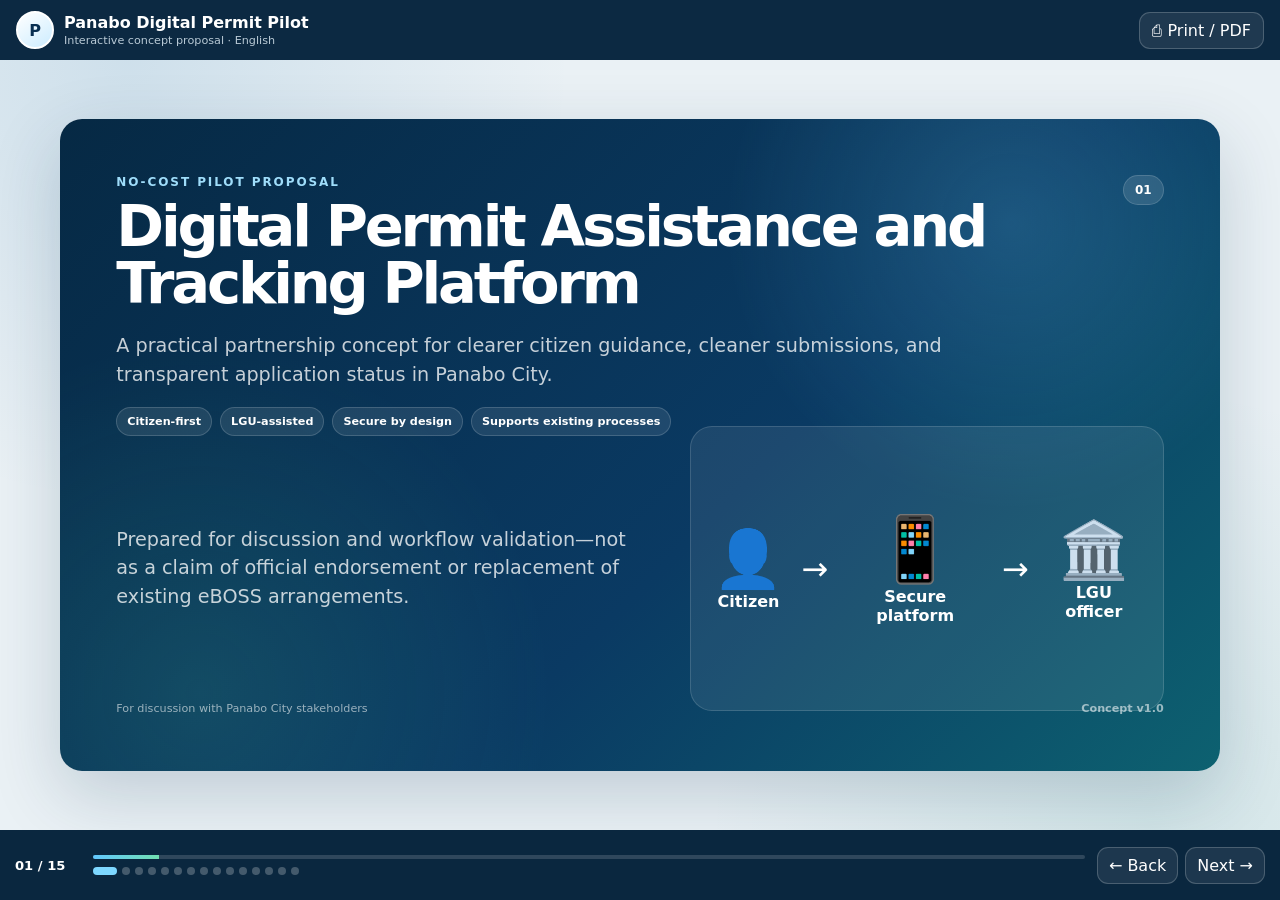
==== index.html @ 37542eb1 "Add interactive Panabo permit pilot presentation" ====
<!doctype html>
<html lang="en">
<head>
<meta charset="utf-8">
<meta name="viewport" content="width=device-width,initial-scale=1,viewport-fit=cover">
<meta name="theme-color" content="#092f52">
<title>Panabo Digital Permit Pilot</title>
<style>
:root{--navy:#092f52;--blue:#126ba8;--teal:#0d8178;--ink:#112635;--muted:#617483;--line:#d9e4eb;--paper:#f3f7fa;--white:#fff;--green:#17865e;--amber:#c98416;--red:#b84b4b}
*{box-sizing:border-box}html,body{margin:0;min-height:100%;font-family:Inter,ui-sans-serif,system-ui,-apple-system,"Segoe UI",sans-serif;color:var(--ink);background:#eaf1f5;-webkit-font-smoothing:antialiased}button{font:inherit}.app{min-height:100vh;display:grid;grid-template-rows:auto 1fr auto}.bar{height:60px;padding:8px 16px;display:flex;align-items:center;justify-content:space-between;gap:12px;color:#fff;background:rgba(6,35,60,.97);position:sticky;top:0;z-index:20}.brand{display:flex;align-items:center;gap:10px;min-width:0}.logo{width:38px;height:38px;border-radius:50%;display:grid;place-items:center;background:linear-gradient(145deg,#fff,#ccecff);color:var(--navy);font-weight:900;border:2px solid #fff}.brand b,.brand small{display:block;white-space:nowrap;overflow:hidden;text-overflow:ellipsis}.brand small{color:#b9cad6;font-size:.7rem;margin-top:2px}.btn{border:1px solid rgba(255,255,255,.2);background:rgba(255,255,255,.08);color:#fff;border-radius:11px;padding:8px 12px;cursor:pointer}.stage{padding:20px;display:grid;place-items:center;overflow:hidden;background:radial-gradient(circle at 10% 0,rgba(18,107,168,.13),transparent 32%),radial-gradient(circle at 90% 100%,rgba(13,129,120,.11),transparent 32%)}.deck{width:min(1160px,100%);aspect-ratio:16/9;position:relative;border-radius:22px;overflow:hidden;background:#fff;box-shadow:0 24px 70px rgba(9,47,82,.19)}.slide{position:absolute;inset:0;padding:clamp(30px,4.4vw,64px);display:grid;grid-template-rows:auto 1fr auto;gap:22px;opacity:0;transform:translateX(2%);pointer-events:none;transition:.28s ease;background:linear-gradient(115deg,rgba(18,107,168,.035),transparent 38%),#fff}.slide.active{opacity:1;transform:none;pointer-events:auto;z-index:2}.dark{color:#fff;background:radial-gradient(circle at 82% 16%,rgba(102,202,240,.2),transparent 26%),radial-gradient(circle at 12% 88%,rgba(75,207,164,.15),transparent 30%),linear-gradient(135deg,#062944,#0a3a63 58%,#0d6170)}.head{display:flex;justify-content:space-between;gap:18px;align-items:flex-start}.eyebrow{font-size:.75rem;letter-spacing:.16em;text-transform:uppercase;font-weight:900;color:var(--blue);margin-bottom:10px}.dark .eyebrow{color:#9fddfa}h1,h2,h3,p{margin:0}h1{font-size:clamp(2.25rem,4.5vw,4.7rem);line-height:.98;letter-spacing:-.055em;max-width:900px}h2{font-size:clamp(1.7rem,3.15vw,3.25rem);line-height:1.03;letter-spacing:-.045em}h3{font-size:clamp(1rem,1.45vw,1.35rem);line-height:1.15}.lead{font-size:clamp(.98rem,1.5vw,1.35rem);line-height:1.5;color:var(--muted);max-width:860px}.dark .lead{color:rgba(255,255,255,.77)}.num{padding:7px 11px;border-radius:999px;background:#e1f3fd;color:var(--blue);font-weight:900;font-size:.75rem}.dark .num{background:rgba(255,255,255,.12);color:#fff;border:1px solid rgba(255,255,255,.15)}.content{min-height:0;display:grid;align-content:center}.two{display:grid;grid-template-columns:1.05fr .95fr;gap:clamp(24px,4vw,56px);align-items:center}.three{display:grid;grid-template-columns:repeat(3,1fr);gap:18px}.four{display:grid;grid-template-columns:repeat(4,1fr);gap:15px}.card{border:1px solid var(--line);background:rgba(255,255,255,.95);border-radius:18px;padding:clamp(16px,2vw,24px);box-shadow:0 10px 26px rgba(9,47,82,.07)}.dark .card{background:rgba(255,255,255,.09);border-color:rgba(255,255,255,.17);box-shadow:none}.icon{width:44px;height:44px;border-radius:13px;display:grid;place-items:center;background:#e1f3fd;color:var(--blue);font-weight:900;margin-bottom:14px}.dark .icon{background:rgba(255,255,255,.12);color:#fff}.card p{margin-top:8px;color:var(--muted);font-size:clamp(.78rem,1.05vw,.96rem);line-height:1.45}.dark .card p{color:rgba(255,255,255,.7)}.list{display:grid;gap:13px;margin-top:20px}.item{display:grid;grid-template-columns:26px 1fr;gap:11px;line-height:1.43;font-size:clamp(.86rem,1.15vw,1.06rem)}.mark{width:24px;height:24px;border-radius:50%;display:grid;place-items:center;background:#e4f6ef;color:var(--green);font-weight:900;font-size:.75rem}.panel{min-height:285px;border-radius:22px;padding:22px;border:1px solid #cfe2ed;background:linear-gradient(145deg,#e9f7ff,#f8fbfd 55%,#eaf8f4)}.metrics{height:100%;display:grid;grid-template-columns:1fr 1fr;gap:12px;align-content:center}.metric{padding:18px;background:#fff;border:1px solid var(--line);border-radius:15px}.metric b{display:block;font-size:clamp(1.3rem,2.4vw,2.25rem);color:var(--navy)}.metric span{display:block;color:var(--muted);font-size:.78rem;line-height:1.3;margin-top:5px}.flow{display:grid;grid-template-columns:repeat(6,1fr);gap:10px}.step{text-align:center}.circle{width:68px;height:68px;border-radius:50%;display:grid;place-items:center;margin:0 auto 12px;border:3px solid var(--blue);color:var(--blue);background:#fff;font-weight:900;box-shadow:0 8px 18px rgba(18,107,168,.12)}.step:nth-child(n+4) .circle{border-color:var(--teal);color:var(--teal)}.step b{display:block;font-size:.84rem}.step small{display:block;color:var(--muted);font-size:.69rem;line-height:1.3;margin-top:4px}.pipe{display:flex;flex-wrap:wrap;align-items:center;justify-content:center;gap:9px}.status{padding:12px 13px;border:1px solid var(--line);background:#fff;border-radius:12px;font-size:.74rem;font-weight:850;text-align:center;min-width:115px;max-width:145px}.warn{background:#fff8e8;border-color:#eac77c;color:#7b5414}.ok{background:#eefaf5;border-color:#9bd4bb;color:#176849}.arrow{color:#879aa6;font-weight:900}.arch{display:grid;grid-template-columns:1fr 55px 1fr 55px 1fr;align-items:stretch;gap:8px}.box{min-height:210px;border:1px solid var(--line);border-radius:17px;padding:18px;background:#fff;text-align:center;display:grid;align-content:center;gap:10px}.box.core{background:linear-gradient(145deg,var(--navy),var(--blue));color:#fff;border:0;box-shadow:0 15px 36px rgba(9,47,82,.2)}.box ul{list-style:none;margin:0;padding:0;color:var(--muted);font-size:.78rem;display:grid;gap:6px}.box.core ul{color:rgba(255,255,255,.74)}.arr{display:grid;place-items:center;font-size:1.8rem;color:var(--blue);font-weight:900}.shield{width:min(240px,74%);aspect-ratio:.82;margin:auto;display:grid;place-items:center;background:linear-gradient(145deg,var(--blue),var(--teal));clip-path:polygon(50% 0,93% 17%,86% 72%,50% 100%,14% 72%,7% 17%);font-size:5rem;font-weight:900}.timeline{display:grid;grid-template-columns:repeat(3,1fr);gap:15px}.phase{border:1px solid var(--line);background:#fff;border-radius:17px;padding:21px}.phase small{color:var(--blue);font-weight:900;text-transform:uppercase;letter-spacing:.1em}.phase h3{margin-top:8px}.phase p{margin-top:8px;color:var(--muted);font-size:.82rem;line-height:1.45}.ask{display:grid;grid-template-columns:52px 1fr;gap:17px;align-items:center;padding:20px;border-radius:18px;background:rgba(255,255,255,.09);border:1px solid rgba(255,255,255,.17)}.askn{width:50px;height:50px;border-radius:15px;display:grid;place-items:center;background:rgba(255,255,255,.13);font-weight:900}.ask p{margin-top:5px;color:rgba(255,255,255,.7);line-height:1.4;font-size:.88rem}.tags{display:flex;flex-wrap:wrap;gap:8px;margin-top:17px}.tag{padding:7px 10px;border-radius:999px;border:1px solid #d1e3ed;background:#edf5f9;color:var(--navy);font-size:.7rem;font-weight:850}.dark .tag{background:rgba(255,255,255,.09);border-color:rgba(255,255,255,.16);color:#fff}.foot{display:flex;justify-content:space-between;gap:12px;color:var(--muted);font-size:.7rem}.dark .foot{color:rgba(255,255,255,.58)}.controls{height:70px;padding:9px 15px calc(9px + env(safe-area-inset-bottom,0px));display:grid;grid-template-columns:auto 1fr auto;align-items:center;gap:12px;color:#fff;background:rgba(6,35,60,.98);position:sticky;bottom:0;z-index:20}.counter{font-weight:900;font-size:.82rem;min-width:66px}.progress{height:4px;border-radius:99px;background:rgba(255,255,255,.15);overflow:hidden}.progress i{display:block;height:100%;width:0;background:linear-gradient(90deg,#62c8ff,#70dfb1);transition:.25s}.dots{display:flex;gap:5px;overflow-x:auto;margin-top:8px;scrollbar-width:none}.dots::-webkit-scrollbar{display:none}.dot{width:8px;height:8px;border:0;border-radius:99px;padding:0;flex:0 0 auto;background:rgba(255,255,255,.24);cursor:pointer}.dot.on{width:24px;background:#7dd7ff}.navs{display:flex;gap:7px}.nav{border:1px solid rgba(255,255,255,.2);color:#fff;background:rgba(255,255,255,.08);border-radius:11px;padding:8px 11px;cursor:pointer}
@media(max-width:900px){.stage{padding:10px;align-items:start}.deck{aspect-ratio:auto;min-height:calc(100vh - 150px);border-radius:15px}.slide{padding:27px 22px;overflow-y:auto}.two,.three,.four{grid-template-columns:1fr}.flow{grid-template-columns:repeat(2,1fr)}.arch{grid-template-columns:1fr}.arr{transform:rotate(90deg);min-height:32px}.box{min-height:auto}.timeline{grid-template-columns:1fr}.panel{min-height:230px}.brand small{display:none}}
@media(max-width:560px){.bar{padding-inline:11px}.brand b{font-size:.82rem}.btn span,.nav span{display:none}.stage{padding:7px}.deck{min-height:calc(100vh - 137px)}.slide{padding:23px 17px}.card{padding:14px}.four,.three{gap:9px}.status{flex:1 1 42%;max-width:none;min-width:0}.arrow{display:none}.controls{height:64px;padding-inline:9px;gap:7px}.counter{min-width:54px;font-size:.72rem}.ask{grid-template-columns:1fr}}
@media print{.bar,.controls{display:none}.stage{display:block;padding:0}.deck{width:auto;aspect-ratio:auto;border-radius:0;box-shadow:none;overflow:visible}.slide{position:relative;opacity:1!important;transform:none!important;pointer-events:auto;width:13.333in;height:7.5in;padding:.55in;page-break-after:always;overflow:hidden}@page{size:13.333in 7.5in;margin:0}}
@media(prefers-reduced-motion:reduce){*{transition:none!important}}
</style>
</head>
<body>
<main class="app">
<header class="bar"><div class="brand"><div class="logo">P</div><div><b>Panabo Digital Permit Pilot</b><small>Interactive concept proposal · English</small></div></div><button class="btn" id="print">⎙ <span>Print / PDF</span></button></header>
<section class="stage"><div class="deck" id="deck">
<article class="slide dark active" data-title="Digital Permit Assistance and Tracking Platform"><div class="head"><div><div class="eyebrow">No-cost pilot proposal</div><h1>Digital Permit Assistance and Tracking Platform</h1><p class="lead" style="margin-top:20px">A practical partnership concept for clearer citizen guidance, cleaner submissions, and transparent application status in Panabo City.</p><div class="tags"><span class="tag">Citizen-first</span><span class="tag">LGU-assisted</span><span class="tag">Secure by design</span><span class="tag">Supports existing processes</span></div></div><span class="num">01</span></div><div class="content two"><div><p class="lead">Prepared for discussion and workflow validation—not as a claim of official endorsement or replacement of existing eBOSS arrangements.</p></div><div class="panel" style="background:rgba(255,255,255,.08);border-color:rgba(255,255,255,.14);display:grid;place-items:center"><div style="display:flex;align-items:center;gap:18px;text-align:center"><div><div style="font-size:3.5rem">👤</div><b>Citizen</b></div><div style="font-size:2rem">→</div><div><div style="font-size:4rem">📱</div><b>Secure platform</b></div><div style="font-size:2rem">→</div><div><div style="font-size:3.5rem">🏛️</div><b>LGU officer</b></div></div></div></div><div class="foot"><span>For discussion with Panabo City stakeholders</span><b>Concept v1.0</b></div></article>
<article class="slide" data-title="The Current Challenge"><div class="head"><div><div class="eyebrow">Why this matters</div><h2>The current journey can be difficult to understand and track</h2></div><span class="num">02</span></div><div class="content four"><div class="card"><div class="icon">?</div><h3>Unclear requirements</h3><p>Applicants may not know which documents apply to their permit type, business activity, or stage.</p></div><div class="card"><div class="icon">↻</div><h3>Repeat visits</h3><p>Missing or incorrect documents can lead to additional trips, queues, and transport costs.</p></div><div class="card"><div class="icon">⌕</div><h3>Manual follow-up</h3><p>Citizens may call, message, or visit only to ask whether an application has moved.</p></div><div class="card"><div class="icon">≠</div><h3>Uneven information</h3><p>Instructions can differ by channel, creating uncertainty for applicants and frontline staff.</p></div></div><div class="foot"><span>Problem statements must be validated through interviews and workflow mapping.</span><b>Citizen experience</b></div></article>
<article class="slide" data-title="Impact on LGU Operations"><div class="head"><div><div class="eyebrow">Operational effect</div><h2>Citizen friction becomes additional workload for the LGU</h2></div><span class="num">03</span></div><div class="content two"><div><p class="lead">The proposal reduces avoidable work without automating official judgment or bypassing required review.</p><div class="list"><div class="item"><span class="mark">✓</span><span>Incomplete submissions require repeated clarification.</span></div><div class="item"><span class="mark">✓</span><span>Staff repeatedly answer requirement and status questions.</span></div><div class="item"><span class="mark">✓</span><span>Paper, chat, email, and spreadsheet records can be difficult to reconcile.</span></div><div class="item"><span class="mark">✓</span><span>Management has limited real-time visibility into bottlenecks.</span></div></div></div><div class="panel"><div class="metrics"><div class="metric"><b>1</b><span>Clear checklist</span></div><div class="metric"><b>1</b><span>Shared status language</span></div><div class="metric"><b>1</b><span>Auditable trail</span></div><div class="metric"><b>1</b><span>Follow-up dashboard</span></div></div></div></div><div class="foot"><span>Simplify coordination while preserving official authority.</span><b>LGU operations</b></div></article>
<article class="slide dark" data-title="Proposed Solution"><div class="head"><div><div class="eyebrow">Solution overview</div><h2>A two-sided assistance and tracking platform</h2></div><span class="num">04</span></div><div class="content three"><div class="card"><div class="icon">1</div><h3>Citizen portal</h3><p>Guided requirements, document preparation, submission history, official remarks, and status notifications.</p></div><div class="card"><div class="icon">2</div><h3>LGU workspace</h3><p>Role-based review queues, completeness checks, remarks, status updates, attachments, and audit trails.</p></div><div class="card"><div class="icon">3</div><h3>Integration layer</h3><p>Connects to authorized eBOSS or government systems only through approved interfaces.</p></div></div><div class="foot"><span>The platform supports the process; it cannot approve permits by itself.</span><b>Assist · Track · Coordinate</b></div></article>
<article class="slide" data-title="Citizen Journey"><div class="head"><div><div class="eyebrow">Citizen experience</div><h2>A guided journey from requirements to release</h2></div><span class="num">05</span></div><div class="content"><div class="flow"><div class="step"><div class="circle">1</div><b>Select service</b><small>Choose the permit or transaction</small></div><div class="step"><div class="circle">2</div><b>See checklist</b><small>Receive requirements and guidance</small></div><div class="step"><div class="circle">3</div><b>Prepare files</b><small>Upload and check completeness</small></div><div class="step"><div class="circle">4</div><b>Submit</b><small>Send for official receiving</small></div><div class="step"><div class="circle">5</div><b>Respond</b><small>View remarks and correct items</small></div><div class="step"><div class="circle">6</div><b>Complete</b><small>Follow payment, approval, and release</small></div></div></div><div class="foot"><span>Mobile-first, plain-language, and suitable for assisted users.</span><b>Fewer surprises</b></div></article>
<article class="slide" data-title="LGU Officer Workflow"><div class="head"><div><div class="eyebrow">Officer experience</div><h2>A clear queue for receiving, review, correction, and completion</h2></div><span class="num">06</span></div><div class="content two"><div class="panel"><div class="metrics"><div class="metric"><b style="color:var(--amber)">12</b><span>For completeness review</span></div><div class="metric"><b style="color:var(--red)">5</b><span>Needs applicant correction</span></div><div class="metric"><b style="color:var(--green)">8</b><span>Ready for next step</span></div><div class="metric"><b>25</b><span>Total active applications</span></div></div></div><div class="list"><div class="item"><span class="mark">1</span><span><b>Receive.</b> Confirm the transaction and assign the proper unit.</span></div><div class="item"><span class="mark">2</span><span><b>Review.</b> Check documents and record structured findings.</span></div><div class="item"><span class="mark">3</span><span><b>Return or advance.</b> Send clear remarks or move the case forward.</span></div><div class="item"><span class="mark">4</span><span><b>Record.</b> Preserve who changed what, when, and why.</span></div></div></div><div class="foot"><span>Roles are configured only after workflow validation.</span><b>Structured review</b></div></article>
<article class="slide" data-title="Status Pipeline"><div class="head"><div><div class="eyebrow">Shared language</div><h2>A transparent status pipeline for citizens and staff</h2></div><span class="num">07</span></div><div class="content"><div class="pipe"><div class="status">Draft</div><span class="arrow">→</span><div class="status">Submitted</div><span class="arrow">→</span><div class="status">Received</div><span class="arrow">→</span><div class="status">For Review</div><span class="arrow">→</span><div class="status warn">Needs Correction</div><span class="arrow">↺</span><div class="status">For Assessment / Payment</div><span class="arrow">→</span><div class="status ok">Approved / Ready</div><span class="arrow">→</span><div class="status ok">Released / Completed</div></div><p class="lead" style="text-align:center;margin:30px auto 0;max-width:760px">Each status has a plain-language definition, responsible role, permitted next actions, and notification template.</p></div><div class="foot"><span>Terminology remains subject to Panabo City’s official process.</span><b>Status clarity</b></div></article>
<article class="slide" data-title="High-Level Architecture"><div class="head"><div><div class="eyebrow">Technology</div><h2>Secure, modular architecture that can integrate later</h2></div><span class="num">08</span></div><div class="content"><div class="arch"><div class="box"><div class="icon" style="margin:auto">UI</div><h3>Citizen & staff interfaces</h3><ul><li>Responsive web application</li><li>Accessible forms and dashboards</li><li>Assisted-service mode</li></ul></div><div class="arr">→</div><div class="box core"><div class="icon" style="margin:auto">API</div><h3>Application services</h3><ul><li>Workflow and status engine</li><li>Identity and role controls</li><li>Notifications and audit logs</li><li>Secure document references</li></ul></div><div class="arr">→</div><div class="box"><div class="icon" style="margin:auto">↔</div><h3>Approved integrations</h3><ul><li>Existing eBOSS or LGU systems</li><li>Payment and notification channels</li><li>Government APIs when authorized</li></ul></div></div></div><div class="foot"><span>No unofficial scraping; integrations require explicit authorization.</span><b>Modular by design</b></div></article>
<article class="slide dark" data-title="Security and Privacy"><div class="head"><div><div class="eyebrow">Trust foundation</div><h2>Security and privacy are part of the product—not an afterthought</h2></div><span class="num">09</span></div><div class="content two"><div class="two" style="grid-template-columns:1fr 1fr;gap:11px"><div class="card"><h3>Identity & access</h3><p>Strong authentication, least-privilege roles, session controls, and staff account management.</p></div><div class="card"><h3>Data protection</h3><p>Encryption in transit and at rest, controlled file access, retention rules, and secure backups.</p></div><div class="card"><h3>Auditability</h3><p>Activity records for status changes, remarks, document access, and administrative actions.</p></div><div class="card"><h3>Privacy governance</h3><p>Purpose limitation, notices, data-subject procedures, incident response, and privacy-impact review.</p></div></div><div class="shield">✓</div></div><div class="foot"><span>Align with applicable Philippine privacy, cybersecurity, records, and procurement requirements.</span><b>Secure by design</b></div></article>
<article class="slide" data-title="Benefits to Citizens"><div class="head"><div><div class="eyebrow">Public value</div><h2>What citizens and business owners gain</h2></div><span class="num">10</span></div><div class="content three"><div class="card"><div class="icon">✓</div><h3>Clear requirements</h3><p>A tailored checklist explains what is needed before travel or submission.</p></div><div class="card"><div class="icon">⌁</div><h3>Fewer avoidable visits</h3><p>Completeness checks and remarks reduce trips caused by simple omissions.</p></div><div class="card"><div class="icon">◎</div><h3>Visible status</h3><p>Applicants see the current stage, latest official remark, and next action.</p></div><div class="card"><div class="icon">☏</div><h3>Better communication</h3><p>Consistent notifications reduce uncertainty and repetitive follow-up.</p></div><div class="card"><div class="icon">▣</div><h3>Document history</h3><p>A secure record shows what was submitted and corrected.</p></div><div class="card"><div class="icon">♿</div><h3>Inclusive access</h3><p>Mobile-friendly design and assisted workflows support different digital skill levels.</p></div></div><div class="foot"><span>The system complements—not removes—required official steps.</span><b>Clarity and convenience</b></div></article>
<article class="slide" data-title="Benefits to the LGU"><div class="head"><div><div class="eyebrow">Institutional value</div><h2>What Panabo City can gain from a controlled pilot</h2></div><span class="num">11</span></div><div class="content two"><div class="list" style="margin-top:0"><div class="item"><span class="mark">✓</span><span><b>Cleaner submissions.</b> Guidance happens before staff review.</span></div><div class="item"><span class="mark">✓</span><span><b>Fewer repetitive inquiries.</b> Status and next steps are visible.</span></div><div class="item"><span class="mark">✓</span><span><b>Operational visibility.</b> Managers can monitor queues and aging.</span></div><div class="item"><span class="mark">✓</span><span><b>Digital accountability.</b> Actions and remarks include user and timestamp.</span></div><div class="item"><span class="mark">✓</span><span><b>Evidence for improvement.</b> Pilot data reveals bottlenecks.</span></div></div><div class="panel" style="display:grid;place-items:center;text-align:center"><div><div style="font-size:5rem">📊</div><h3 style="font-size:1.7rem;margin-top:10px">Operational dashboard</h3><p class="lead" style="margin-top:8px">Queues, aging, correction reasons, and service metrics in one view.</p></div></div></div><div class="foot"><span>Success is measured by service improvement, not technology adoption alone.</span><b>Operational support</b></div></article>
<article class="slide" data-title="Pilot Scope and Timeline"><div class="head"><div><div class="eyebrow">Low-risk implementation</div><h2>A focused 60–90 day no-cost pilot</h2></div><span class="num">12</span></div><div class="content"><div class="timeline"><div class="phase"><small>Weeks 1–3</small><h3>Discover & configure</h3><p>Map the official workflow, confirm roles, select one transaction, and configure a test environment.</p></div><div class="phase"><small>Weeks 4–8</small><h3>Controlled pilot</h3><p>Train a small group, process limited cases, gather feedback, and correct workflow or usability issues.</p></div><div class="phase"><small>Weeks 9–12</small><h3>Evaluate & decide</h3><p>Review metrics, security observations, user feedback, operational fit, and options for expansion.</p></div></div><div class="tags" style="justify-content:center"><span class="tag">One service</span><span class="tag">Limited staff</span><span class="tag">Limited applicants</span><span class="tag">Approved environment</span><span class="tag">No monetary request</span></div></div><div class="foot"><span>Final scope is jointly defined with the LGU focal team.</span><b>Small scope · measurable result</b></div></article>
<article class="slide" data-title="Success Metrics"><div class="head"><div><div class="eyebrow">Evidence</div><h2>How the pilot will be evaluated</h2></div><span class="num">13</span></div><div class="content four"><div class="card"><div class="icon">%</div><h3>Submission quality</h3><p>Share of applications complete enough to advance without avoidable correction.</p></div><div class="card"><div class="icon">⏱</div><h3>Response time</h3><p>Time from submission to receiving, review, correction response, and completion.</p></div><div class="card"><div class="icon">↓</div><h3>Inquiry reduction</h3><p>Change in routine calls, messages, or visits asking only for requirements or status.</p></div><div class="card"><div class="icon">★</div><h3>User experience</h3><p>Citizen and staff ratings on clarity, ease, and confidence in the process.</p></div></div><div class="foot"><span>Baselines and targets are agreed before launch.</span><b>Measure before scaling</b></div></article>
<article class="slide dark" data-title="Non-Monetary Pilot Ask"><div class="head"><div><div class="eyebrow">Partnership request</div><h2>No funding request for the pilot</h2><p class="lead" style="margin-top:12px">The initial request is limited to cooperation needed to make the proof of concept accurate, safe, and useful.</p></div><span class="num">14</span></div><div class="content" style="display:grid;gap:11px"><div class="ask"><div class="askn">1</div><div><h3>Permission to conduct a limited pilot</h3><p>Agreement on boundaries, environment, participants, and official disclaimer.</p></div></div><div class="ask"><div class="askn">2</div><div><h3>Designation of an LGU focal person or working group</h3><p>A point of coordination for validation, staff feedback, and issue escalation.</p></div></div><div class="ask"><div class="askn">3</div><div><h3>Workflow and requirements mapping</h3><p>Access to approved requirements, terminology, responsible units, and non-sensitive sample forms.</p></div></div></div><div class="foot"><span>Any future commercial or data-processing arrangement requires separate review and approval.</span><b>Prove value first</b></div></article>
<article class="slide dark" data-title="Closing"><div class="head"><div><div class="eyebrow">Closing</div><h1>Let us prove that it helps citizens and supports the LGU first.</h1></div><span class="num">15</span></div><div class="content two"><div><p class="lead">One validated workflow, a limited group, measurable results, and no monetary request at the pilot stage.</p><div class="tags"><span class="tag">Validate</span><span class="tag">Protect</span><span class="tag">Measure</span><span class="tag">Improve</span></div></div><div class="panel" style="background:rgba(255,255,255,.08);border-color:rgba(255,255,255,.15);display:grid;place-items:center;text-align:center"><div><div style="font-size:5rem">◎</div><h3 style="font-size:1.8rem;margin-top:10px">Next step</h3><p style="margin-top:7px;color:rgba(255,255,255,.7)">Conduct a discovery meeting and select the first pilot transaction.</p></div></div></div><div class="foot"><span>Digital Permit Assistance and Tracking Platform</span><b>Thank you</b></div></article>
</div></section>
<nav class="controls"><div class="counter" id="counter">01 / 15</div><div><div class="progress"><i id="bar"></i></div><div class="dots" id="dots"></div></div><div class="navs"><button class="nav" id="prev">← <span>Back</span></button><button class="nav" id="next"><span>Next</span> →</button></div></nav>
</main>
<script>
(()=>{const slides=[...document.querySelectorAll('.slide')],dots=document.getElementById('dots'),counter=document.getElementById('counter'),bar=document.getElementById('bar'),prev=document.getElementById('prev'),next=document.getElementById('next'),deck=document.getElementById('deck');let at=0,sx=0,sy=0;const pad=n=>String(n).padStart(2,'0');slides.forEach((s,i)=>{const b=document.createElement('button');b.className='dot';b.ariaLabel=`Go to slide ${i+1}: ${s.dataset.title}`;b.onclick=()=>show(i);dots.appendChild(b)});const ds=[...dots.children];function show(i,hash=true){at=(i+slides.length)%slides.length;slides.forEach((s,n)=>s.classList.toggle('active',n===at));ds.forEach((d,n)=>d.classList.toggle('on',n===at));counter.textContent=`${pad(at+1)} / ${pad(slides.length)}`;bar.style.width=`${(at+1)/slides.length*100}%`;prev.disabled=at===0;next.innerHTML=at===slides.length-1?'<span>Start</span> ↺':'<span>Next</span> →';document.title=`${pad(at+1)} · ${slides[at].dataset.title} — Panabo Digital Permit Pilot`;if(hash)history.replaceState(null,'',`#slide-${at+1}`)}prev.onclick=()=>at&&show(at-1);next.onclick=()=>show(at===slides.length-1?0:at+1);document.getElementById('print').onclick=()=>print();document.onkeydown=e=>{if(['ArrowRight','PageDown',' '].includes(e.key)){e.preventDefault();show(at===slides.length-1?0:at+1)}if(['ArrowLeft','PageUp'].includes(e.key)){e.preventDefault();if(at)show(at-1)}if(e.key==='Home')show(0);if(e.key==='End')show(slides.length-1)};deck.addEventListener('touchstart',e=>{sx=e.changedTouches[0].clientX;sy=e.changedTouches[0].clientY},{passive:true});deck.addEventListener('touchend',e=>{const x=e.changedTouches[0].clientX-sx,y=e.changedTouches[0].clientY-sy;if(Math.abs(x)>55&&Math.abs(x)>Math.abs(y)*1.25){if(x<0)show(at===slides.length-1?0:at+1);else if(at)show(at-1)}},{passive:true});const m=location.hash.match(/slide-(\d+)/);show(m?Math.min(Math.max(+m[1]-1,0),slides.length-1):0,false)})();
</script>
</body>
</html>
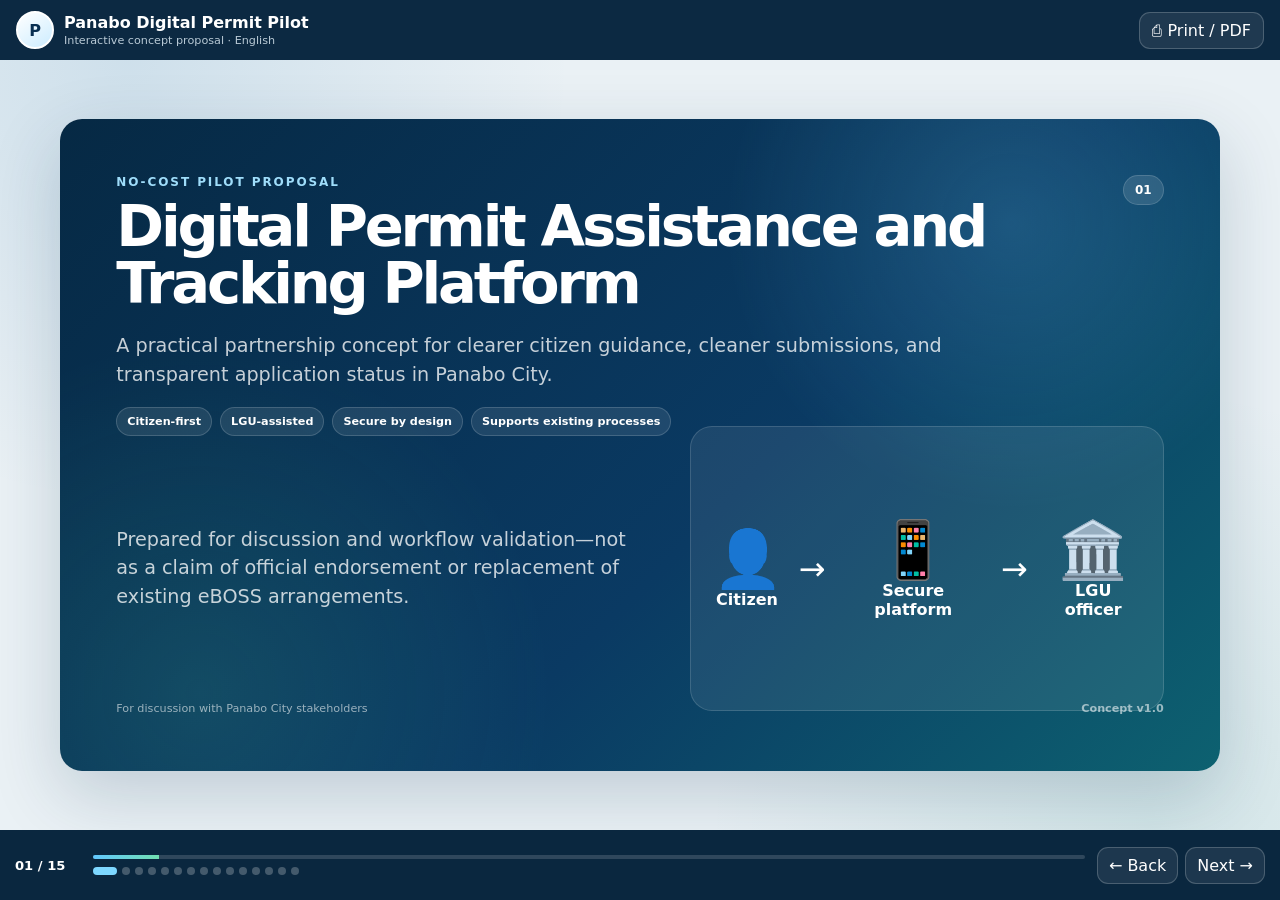
==== commit 5dd00bf2: "Fix mobile swipe presentation layout" ====
--- a/index.html
+++ b/index.html
@@ -7,9 +7,11 @@
 <title>Panabo Digital Permit Pilot</title>
 <style>
 :root{--navy:#092f52;--blue:#126ba8;--teal:#0d8178;--ink:#112635;--muted:#617483;--line:#d9e4eb;--paper:#f3f7fa;--white:#fff;--green:#17865e;--amber:#c98416;--red:#b84b4b}
-*{box-sizing:border-box}html,body{margin:0;min-height:100%;font-family:Inter,ui-sans-serif,system-ui,-apple-system,"Segoe UI",sans-serif;color:var(--ink);background:#eaf1f5;-webkit-font-smoothing:antialiased}button{font:inherit}.app{min-height:100vh;display:grid;grid-template-rows:auto 1fr auto}.bar{height:60px;padding:8px 16px;display:flex;align-items:center;justify-content:space-between;gap:12px;color:#fff;background:rgba(6,35,60,.97);position:sticky;top:0;z-index:20}.brand{display:flex;align-items:center;gap:10px;min-width:0}.logo{width:38px;height:38px;border-radius:50%;display:grid;place-items:center;background:linear-gradient(145deg,#fff,#ccecff);color:var(--navy);font-weight:900;border:2px solid #fff}.brand b,.brand small{display:block;white-space:nowrap;overflow:hidden;text-overflow:ellipsis}.brand small{color:#b9cad6;font-size:.7rem;margin-top:2px}.btn{border:1px solid rgba(255,255,255,.2);background:rgba(255,255,255,.08);color:#fff;border-radius:11px;padding:8px 12px;cursor:pointer}.stage{padding:20px;display:grid;place-items:center;overflow:hidden;background:radial-gradient(circle at 10% 0,rgba(18,107,168,.13),transparent 32%),radial-gradient(circle at 90% 100%,rgba(13,129,120,.11),transparent 32%)}.deck{width:min(1160px,100%);aspect-ratio:16/9;position:relative;border-radius:22px;overflow:hidden;background:#fff;box-shadow:0 24px 70px rgba(9,47,82,.19)}.slide{position:absolute;inset:0;padding:clamp(30px,4.4vw,64px);display:grid;grid-template-rows:auto 1fr auto;gap:22px;opacity:0;transform:translateX(2%);pointer-events:none;transition:.28s ease;background:linear-gradient(115deg,rgba(18,107,168,.035),transparent 38%),#fff}.slide.active{opacity:1;transform:none;pointer-events:auto;z-index:2}.dark{color:#fff;background:radial-gradient(circle at 82% 16%,rgba(102,202,240,.2),transparent 26%),radial-gradient(circle at 12% 88%,rgba(75,207,164,.15),transparent 30%),linear-gradient(135deg,#062944,#0a3a63 58%,#0d6170)}.head{display:flex;justify-content:space-between;gap:18px;align-items:flex-start}.eyebrow{font-size:.75rem;letter-spacing:.16em;text-transform:uppercase;font-weight:900;color:var(--blue);margin-bottom:10px}.dark .eyebrow{color:#9fddfa}h1,h2,h3,p{margin:0}h1{font-size:clamp(2.25rem,4.5vw,4.7rem);line-height:.98;letter-spacing:-.055em;max-width:900px}h2{font-size:clamp(1.7rem,3.15vw,3.25rem);line-height:1.03;letter-spacing:-.045em}h3{font-size:clamp(1rem,1.45vw,1.35rem);line-height:1.15}.lead{font-size:clamp(.98rem,1.5vw,1.35rem);line-height:1.5;color:var(--muted);max-width:860px}.dark .lead{color:rgba(255,255,255,.77)}.num{padding:7px 11px;border-radius:999px;background:#e1f3fd;color:var(--blue);font-weight:900;font-size:.75rem}.dark .num{background:rgba(255,255,255,.12);color:#fff;border:1px solid rgba(255,255,255,.15)}.content{min-height:0;display:grid;align-content:center}.two{display:grid;grid-template-columns:1.05fr .95fr;gap:clamp(24px,4vw,56px);align-items:center}.three{display:grid;grid-template-columns:repeat(3,1fr);gap:18px}.four{display:grid;grid-template-columns:repeat(4,1fr);gap:15px}.card{border:1px solid var(--line);background:rgba(255,255,255,.95);border-radius:18px;padding:clamp(16px,2vw,24px);box-shadow:0 10px 26px rgba(9,47,82,.07)}.dark .card{background:rgba(255,255,255,.09);border-color:rgba(255,255,255,.17);box-shadow:none}.icon{width:44px;height:44px;border-radius:13px;display:grid;place-items:center;background:#e1f3fd;color:var(--blue);font-weight:900;margin-bottom:14px}.dark .icon{background:rgba(255,255,255,.12);color:#fff}.card p{margin-top:8px;color:var(--muted);font-size:clamp(.78rem,1.05vw,.96rem);line-height:1.45}.dark .card p{color:rgba(255,255,255,.7)}.list{display:grid;gap:13px;margin-top:20px}.item{display:grid;grid-template-columns:26px 1fr;gap:11px;line-height:1.43;font-size:clamp(.86rem,1.15vw,1.06rem)}.mark{width:24px;height:24px;border-radius:50%;display:grid;place-items:center;background:#e4f6ef;color:var(--green);font-weight:900;font-size:.75rem}.panel{min-height:285px;border-radius:22px;padding:22px;border:1px solid #cfe2ed;background:linear-gradient(145deg,#e9f7ff,#f8fbfd 55%,#eaf8f4)}.metrics{height:100%;display:grid;grid-template-columns:1fr 1fr;gap:12px;align-content:center}.metric{padding:18px;background:#fff;border:1px solid var(--line);border-radius:15px}.metric b{display:block;font-size:clamp(1.3rem,2.4vw,2.25rem);color:var(--navy)}.metric span{display:block;color:var(--muted);font-size:.78rem;line-height:1.3;margin-top:5px}.flow{display:grid;grid-template-columns:repeat(6,1fr);gap:10px}.step{text-align:center}.circle{width:68px;height:68px;border-radius:50%;display:grid;place-items:center;margin:0 auto 12px;border:3px solid var(--blue);color:var(--blue);background:#fff;font-weight:900;box-shadow:0 8px 18px rgba(18,107,168,.12)}.step:nth-child(n+4) .circle{border-color:var(--teal);color:var(--teal)}.step b{display:block;font-size:.84rem}.step small{display:block;color:var(--muted);font-size:.69rem;line-height:1.3;margin-top:4px}.pipe{display:flex;flex-wrap:wrap;align-items:center;justify-content:center;gap:9px}.status{padding:12px 13px;border:1px solid var(--line);background:#fff;border-radius:12px;font-size:.74rem;font-weight:850;text-align:center;min-width:115px;max-width:145px}.warn{background:#fff8e8;border-color:#eac77c;color:#7b5414}.ok{background:#eefaf5;border-color:#9bd4bb;color:#176849}.arrow{color:#879aa6;font-weight:900}.arch{display:grid;grid-template-columns:1fr 55px 1fr 55px 1fr;align-items:stretch;gap:8px}.box{min-height:210px;border:1px solid var(--line);border-radius:17px;padding:18px;background:#fff;text-align:center;display:grid;align-content:center;gap:10px}.box.core{background:linear-gradient(145deg,var(--navy),var(--blue));color:#fff;border:0;box-shadow:0 15px 36px rgba(9,47,82,.2)}.box ul{list-style:none;margin:0;padding:0;color:var(--muted);font-size:.78rem;display:grid;gap:6px}.box.core ul{color:rgba(255,255,255,.74)}.arr{display:grid;place-items:center;font-size:1.8rem;color:var(--blue);font-weight:900}.shield{width:min(240px,74%);aspect-ratio:.82;margin:auto;display:grid;place-items:center;background:linear-gradient(145deg,var(--blue),var(--teal));clip-path:polygon(50% 0,93% 17%,86% 72%,50% 100%,14% 72%,7% 17%);font-size:5rem;font-weight:900}.timeline{display:grid;grid-template-columns:repeat(3,1fr);gap:15px}.phase{border:1px solid var(--line);background:#fff;border-radius:17px;padding:21px}.phase small{color:var(--blue);font-weight:900;text-transform:uppercase;letter-spacing:.1em}.phase h3{margin-top:8px}.phase p{margin-top:8px;color:var(--muted);font-size:.82rem;line-height:1.45}.ask{display:grid;grid-template-columns:52px 1fr;gap:17px;align-items:center;padding:20px;border-radius:18px;background:rgba(255,255,255,.09);border:1px solid rgba(255,255,255,.17)}.askn{width:50px;height:50px;border-radius:15px;display:grid;place-items:center;background:rgba(255,255,255,.13);font-weight:900}.ask p{margin-top:5px;color:rgba(255,255,255,.7);line-height:1.4;font-size:.88rem}.tags{display:flex;flex-wrap:wrap;gap:8px;margin-top:17px}.tag{padding:7px 10px;border-radius:999px;border:1px solid #d1e3ed;background:#edf5f9;color:var(--navy);font-size:.7rem;font-weight:850}.dark .tag{background:rgba(255,255,255,.09);border-color:rgba(255,255,255,.16);color:#fff}.foot{display:flex;justify-content:space-between;gap:12px;color:var(--muted);font-size:.7rem}.dark .foot{color:rgba(255,255,255,.58)}.controls{height:70px;padding:9px 15px calc(9px + env(safe-area-inset-bottom,0px));display:grid;grid-template-columns:auto 1fr auto;align-items:center;gap:12px;color:#fff;background:rgba(6,35,60,.98);position:sticky;bottom:0;z-index:20}.counter{font-weight:900;font-size:.82rem;min-width:66px}.progress{height:4px;border-radius:99px;background:rgba(255,255,255,.15);overflow:hidden}.progress i{display:block;height:100%;width:0;background:linear-gradient(90deg,#62c8ff,#70dfb1);transition:.25s}.dots{display:flex;gap:5px;overflow-x:auto;margin-top:8px;scrollbar-width:none}.dots::-webkit-scrollbar{display:none}.dot{width:8px;height:8px;border:0;border-radius:99px;padding:0;flex:0 0 auto;background:rgba(255,255,255,.24);cursor:pointer}.dot.on{width:24px;background:#7dd7ff}.navs{display:flex;gap:7px}.nav{border:1px solid rgba(255,255,255,.2);color:#fff;background:rgba(255,255,255,.08);border-radius:11px;padding:8px 11px;cursor:pointer}
-@media(max-width:900px){.stage{padding:10px;align-items:start}.deck{aspect-ratio:auto;min-height:calc(100vh - 150px);border-radius:15px}.slide{padding:27px 22px;overflow-y:auto}.two,.three,.four{grid-template-columns:1fr}.flow{grid-template-columns:repeat(2,1fr)}.arch{grid-template-columns:1fr}.arr{transform:rotate(90deg);min-height:32px}.box{min-height:auto}.timeline{grid-template-columns:1fr}.panel{min-height:230px}.brand small{display:none}}
-@media(max-width:560px){.bar{padding-inline:11px}.brand b{font-size:.82rem}.btn span,.nav span{display:none}.stage{padding:7px}.deck{min-height:calc(100vh - 137px)}.slide{padding:23px 17px}.card{padding:14px}.four,.three{gap:9px}.status{flex:1 1 42%;max-width:none;min-width:0}.arrow{display:none}.controls{height:64px;padding-inline:9px;gap:7px}.counter{min-width:54px;font-size:.72rem}.ask{grid-template-columns:1fr}}
+*{box-sizing:border-box}html,body{margin:0;min-height:100%;font-family:Inter,ui-sans-serif,system-ui,-apple-system,"Segoe UI",sans-serif;color:var(--ink);background:#eaf1f5;-webkit-font-smoothing:antialiased}button{font:inherit}.app{min-height:100vh;display:grid;grid-template-rows:auto 1fr auto}.bar{height:60px;padding:8px 16px;display:flex;align-items:center;justify-content:space-between;gap:12px;color:#fff;background:rgba(6,35,60,.97);position:sticky;top:0;z-index:20}.brand{display:flex;align-items:center;gap:10px;min-width:0}.logo{width:38px;height:38px;border-radius:50%;display:grid;place-items:center;background:linear-gradient(145deg,#fff,#ccecff);color:var(--navy);font-weight:900;border:2px solid #fff}.brand b,.brand small{display:block;white-space:nowrap;overflow:hidden;text-overflow:ellipsis}.brand small{color:#b9cad6;font-size:.7rem;margin-top:2px}.btn{border:1px solid rgba(255,255,255,.2);background:rgba(255,255,255,.08);color:#fff;border-radius:11px;padding:8px 12px;cursor:pointer}.stage{padding:20px;display:grid;place-items:center;overflow:hidden;background:radial-gradient(circle at 10% 0,rgba(18,107,168,.13),transparent 32%),radial-gradient(circle at 90% 100%,rgba(13,129,120,.11),transparent 32%)}.deck{width:min(1160px,100%);aspect-ratio:16/9;position:relative;border-radius:22px;overflow:hidden;background:#fff;box-shadow:0 24px 70px rgba(9,47,82,.19)}.slide{position:absolute;inset:0;padding:clamp(30px,4.4vw,64px);display:grid;grid-template-rows:auto 1fr auto;gap:22px;opacity:0;transform:translateX(2%);pointer-events:none;transition:.28s ease;background:linear-gradient(115deg,rgba(18,107,168,.035),transparent 38%),#fff}.slide.active{opacity:1;transform:none;pointer-events:auto;z-index:2}.dark{color:#fff;background:radial-gradient(circle at 82% 16%,rgba(102,202,240,.2),transparent 26%),radial-gradient(circle at 12% 88%,rgba(75,207,164,.15),transparent 30%),linear-gradient(135deg,#062944,#0a3a63 58%,#0d6170)}.head{display:flex;justify-content:space-between;gap:18px;align-items:flex-start}.eyebrow{font-size:.75rem;letter-spacing:.16em;text-transform:uppercase;font-weight:900;color:var(--blue);margin-bottom:10px}.dark .eyebrow{color:#9fddfa}h1,h2,h3,p{margin:0}h1{font-size:clamp(2.25rem,4.5vw,4.7rem);line-height:.98;letter-spacing:-.055em;max-width:900px}h2{font-size:clamp(1.7rem,3.15vw,3.25rem);line-height:1.03;letter-spacing:-.045em}h3{font-size:clamp(1rem,1.45vw,1.35rem);line-height:1.15}.lead{font-size:clamp(.98rem,1.5vw,1.35rem);line-height:1.5;color:var(--muted);max-width:860px}.dark .lead{color:rgba(255,255,255,.77)}.num{padding:7px 11px;border-radius:999px;background:#e1f3fd;color:var(--blue);font-weight:900;font-size:.75rem}.dark .num{background:rgba(255,255,255,.12);color:#fff;border:1px solid rgba(255,255,255,.15)}.content{min-height:0;display:grid;align-content:center}.two{display:grid;grid-template-columns:1.05fr .95fr;gap:clamp(24px,4vw,56px);align-items:center}.three{display:grid;grid-template-columns:repeat(3,1fr);gap:18px}.four{display:grid;grid-template-columns:repeat(4,1fr);gap:15px}.card{border:1px solid var(--line);background:rgba(255,255,255,.95);border-radius:18px;padding:clamp(16px,2vw,24px);box-shadow:0 10px 26px rgba(9,47,82,.07)}.dark .card{background:rgba(255,255,255,.09);border-color:rgba(255,255,255,.17);box-shadow:none}.icon{width:44px;height:44px;border-radius:13px;display:grid;place-items:center;background:#e1f3fd;color:var(--blue);font-weight:900;margin-bottom:14px}.dark .icon{background:rgba(255,255,255,.12);color:#fff}.card p{margin-top:8px;color:var(--muted);font-size:clamp(.78rem,1.05vw,.96rem);line-height:1.45}.dark .card p{color:rgba(255,255,255,.7)}.list{display:grid;gap:13px;margin-top:20px}.item{display:grid;grid-template-columns:26px 1fr;gap:11px;line-height:1.43;font-size:clamp(.86rem,1.15vw,1.06rem)}.mark{width:24px;height:24px;border-radius:50%;display:grid;place-items:center;background:#e4f6ef;color:var(--green);font-weight:900;font-size:.75rem}.panel{min-height:285px;border-radius:22px;padding:22px;border:1px solid #cfe2ed;background:linear-gradient(145deg,#e9f7ff,#f8fbfd 55%,#eaf8f4)}.metrics{height:100%;display:grid;grid-template-columns:1fr 1fr;gap:12px;align-content:center}.metric{padding:18px;background:#fff;border:1px solid var(--line);border-radius:15px}.metric b{display:block;font-size:clamp(1.3rem,2.4vw,2.25rem);color:var(--navy)}.metric span{display:block;color:var(--muted);font-size:.78rem;line-height:1.3;margin-top:5px}.flow{display:grid;grid-template-columns:repeat(6,1fr);gap:10px}.step{text-align:center}.circle{width:68px;height:68px;border-radius:50%;display:grid;place-items:center;margin:0 auto 12px;border:3px solid var(--blue);color:var(--blue);background:#fff;font-weight:900;box-shadow:0 8px 18px rgba(18,107,168,.12)}.step:nth-child(n+4) .circle{border-color:var(--teal);color:var(--teal)}.step b{display:block;font-size:.84rem}.step small{display:block;color:var(--muted);font-size:.69rem;line-height:1.3;margin-top:4px}.pipe{display:flex;flex-wrap:wrap;align-items:center;justify-content:center;gap:9px}.status{padding:12px 13px;border:1px solid var(--line);background:#fff;border-radius:12px;font-size:.74rem;font-weight:850;text-align:center;min-width:115px;max-width:145px}.warn{background:#fff8e8;border-color:#eac77c;color:#7b5414}.ok{background:#eefaf5;border-color:#9bd4bb;color:#176849}.arrow{color:#879aa6;font-weight:900}.arch{display:grid;grid-template-columns:1fr 55px 1fr 55px 1fr;align-items:stretch;gap:8px}.box{min-height:210px;border:1px solid var(--line);border-radius:17px;padding:18px;background:#fff;text-align:center;display:grid;align-content:center;gap:10px}.box.core{background:linear-gradient(145deg,var(--navy),var(--blue));color:#fff;border:0;box-shadow:0 15px 36px rgba(9,47,82,.2)}.box ul{list-style:none;margin:0;padding:0;color:var(--muted);font-size:.78rem;display:grid;gap:6px}.box.core ul{color:rgba(255,255,255,.74)}.arr{display:grid;place-items:center;font-size:1.8rem;color:var(--blue);font-weight:900}.shield{width:min(240px,74%);aspect-ratio:.82;margin:auto;display:grid;place-items:center;background:linear-gradient(145deg,var(--blue),var(--teal));clip-path:polygon(50% 0,93% 17%,86% 72%,50% 100%,14% 72%,7% 17%);font-size:5rem;font-weight:900}.timeline{display:grid;grid-template-columns:repeat(3,1fr);gap:15px}.phase{border:1px solid var(--line);background:#fff;border-radius:17px;padding:21px}.phase small{color:var(--blue);font-weight:900;text-transform:uppercase;letter-spacing:.1em}.phase h3{margin-top:8px}.phase p{margin-top:8px;color:var(--muted);font-size:.82rem;line-height:1.45}.ask{display:grid;grid-template-columns:52px 1fr;gap:17px;align-items:center;padding:20px;border-radius:18px;background:rgba(255,255,255,.09);border:1px solid rgba(255,255,255,.17)}.askn{width:50px;height:50px;border-radius:15px;display:grid;place-items:center;background:rgba(255,255,255,.13);font-weight:900}.ask p{margin-top:5px;color:rgba(255,255,255,.7);line-height:1.4;font-size:.88rem}.tags{display:flex;flex-wrap:wrap;gap:8px;margin-top:17px}.tag{padding:7px 10px;border-radius:999px;border:1px solid #d1e3ed;background:#edf5f9;color:var(--navy);font-size:.7rem;font-weight:850}.dark .tag{background:rgba(255,255,255,.09);border-color:rgba(255,255,255,.16);color:#fff}.hero-flow{display:flex;align-items:center;justify-content:center;gap:18px;text-align:center;max-width:100%}.hero-node{min-width:0}.hero-emoji{font-size:3.5rem;line-height:1.1}.hero-node:nth-of-type(2) .hero-emoji{font-size:4rem}.hero-arrow{font-size:2rem;line-height:1}.foot{display:flex;justify-content:space-between;gap:12px;color:var(--muted);font-size:.7rem}.dark .foot{color:rgba(255,255,255,.58)}.controls{height:70px;padding:9px 15px calc(9px + env(safe-area-inset-bottom,0px));display:grid;grid-template-columns:auto 1fr auto;align-items:center;gap:12px;color:#fff;background:rgba(6,35,60,.98);position:sticky;bottom:0;z-index:20}.counter{font-weight:900;font-size:.82rem;min-width:66px}.progress{height:4px;border-radius:99px;background:rgba(255,255,255,.15);overflow:hidden}.progress i{display:block;height:100%;width:0;background:linear-gradient(90deg,#62c8ff,#70dfb1);transition:.25s}.dots{display:flex;gap:5px;overflow-x:auto;margin-top:8px;scrollbar-width:none}.dots::-webkit-scrollbar{display:none}.dot{width:8px;height:8px;border:0;border-radius:99px;padding:0;flex:0 0 auto;background:rgba(255,255,255,.24);cursor:pointer}.dot.on{width:24px;background:#7dd7ff}.navs{display:flex;gap:7px}.nav{border:1px solid rgba(255,255,255,.2);color:#fff;background:rgba(255,255,255,.08);border-radius:11px;padding:8px 11px;cursor:pointer}
+@media(max-width:899.98px){
+html,body{height:100%;overflow:hidden;overscroll-behavior:none}.app{height:100svh;height:100dvh;min-height:0;grid-template-rows:auto minmax(0,1fr) auto;overflow:hidden}.bar{position:relative;height:auto;min-height:64px;padding:calc(8px + env(safe-area-inset-top,0px)) 12px 8px}.brand{gap:11px}.logo{width:44px;height:44px;flex:0 0 44px}.brand b{font-size:.94rem}.brand small{display:none}.btn,.nav{min-width:48px;min-height:48px;display:inline-grid;place-items:center}.stage{min-height:0;padding:8px;display:block;overflow:hidden}.deck{width:100%;height:100%;min-height:0;aspect-ratio:auto;border-radius:18px;overflow:hidden}.slide{display:block;position:absolute;inset:0;min-width:0;padding:clamp(22px,5.5vw,38px) clamp(17px,5vw,34px) calc(34px + env(safe-area-inset-bottom,0px));overflow-x:hidden;overflow-y:auto;overscroll-behavior:contain;touch-action:pan-y;-webkit-overflow-scrolling:touch;scrollbar-gutter:stable;transform:translateX(5%)}.slide.active{transform:none}.head{display:block;min-width:0}.head>div{min-width:0}.num{display:none}h1{font-size:clamp(2.15rem,10.8vw,3.7rem);line-height:.98;letter-spacing:-.048em}h2{font-size:clamp(1.78rem,8.2vw,3rem);line-height:1.04;letter-spacing:-.038em}h3{font-size:clamp(1rem,4.7vw,1.32rem)}.lead{font-size:clamp(.98rem,4.1vw,1.16rem);line-height:1.55}.eyebrow{font-size:.72rem;line-height:1.3}.content{display:block!important;min-height:0;margin-top:28px;align-content:initial}.content>*+*{margin-top:16px}.two,.three,.four,.timeline,.arch{display:grid!important;grid-template-columns:minmax(0,1fr)!important;align-items:stretch!important;gap:14px!important}.card,.phase,.ask,.panel,.box,.metric,.status{max-width:100%;min-width:0}.card{padding:18px}.panel{min-height:0;padding:18px}.metrics{height:auto;grid-template-columns:repeat(2,minmax(0,1fr));align-content:start;gap:10px}.metric{padding:15px}.list{margin-top:18px;gap:14px}.item{font-size:.98rem;line-height:1.48}.flow{display:grid;grid-template-columns:1fr;gap:0}.step{display:grid;grid-template-columns:54px minmax(0,1fr);grid-template-areas:"circle title" "circle copy";column-gap:14px;row-gap:3px;text-align:left;padding:12px 0;border-bottom:1px solid var(--line)}.dark .step{border-color:rgba(255,255,255,.15)}.step:last-child{border-bottom:0}.circle{grid-area:circle;width:48px;height:48px;margin:0;align-self:center}.step b{grid-area:title;align-self:end;font-size:.96rem}.step small{grid-area:copy;font-size:.78rem;line-height:1.35}.pipe{display:grid;grid-template-columns:minmax(0,1fr);gap:7px}.status{width:100%;max-width:none;padding:14px 16px;font-size:.82rem}.arrow{display:block;height:18px;line-height:18px;text-align:center;transform:rotate(90deg)}.arch{gap:8px!important}.arr{min-height:26px;transform:rotate(90deg);font-size:1.45rem}.box{min-height:0;padding:20px}.box ul{font-size:.84rem;line-height:1.4}.shield{width:min(210px,66vw);margin-top:20px}.ask{grid-template-columns:48px minmax(0,1fr);padding:17px;gap:14px}.ask+.ask{margin-top:11px}.askn{width:46px;height:46px}.hero-flow{flex-direction:column;gap:10px}.hero-node{width:100%;padding:15px 12px;border-radius:16px;background:rgba(255,255,255,.07);border:1px solid rgba(255,255,255,.12)}.hero-arrow{transform:rotate(90deg);font-size:1.55rem}.hero-emoji,.hero-node:nth-of-type(2) .hero-emoji{font-size:3rem}.tags{gap:8px;margin-top:18px}.tag{white-space:normal;text-align:center;line-height:1.25}.foot{display:grid;grid-template-columns:1fr;gap:6px;margin-top:28px;padding-top:18px;border-top:1px solid var(--line);font-size:.75rem;line-height:1.4}.dark .foot{border-color:rgba(255,255,255,.15)}.foot b{justify-self:start}.controls{position:relative;height:auto;min-height:72px;padding:8px 10px calc(8px + env(safe-area-inset-bottom,0px));grid-template-columns:54px minmax(0,1fr) auto;gap:8px}.counter{min-width:0;font-size:.76rem}.progress{height:5px}.dots{gap:5px;margin-top:7px}.dot{width:8px;height:8px;min-width:8px}.dot.on{width:24px}.navs{gap:7px}.nav{padding:0 13px}.slide img,.slide svg,.slide video,.slide canvas{max-width:100%;height:auto}}
+@media(max-width:560px){.bar{padding-inline:10px}.brand b{font-size:.84rem}.btn span,.nav span{display:none}.stage{padding:6px}.deck{border-radius:15px}.slide{padding:22px 16px calc(30px + env(safe-area-inset-bottom,0px))}h1{font-size:clamp(2.05rem,11.8vw,2.85rem)}h2{font-size:clamp(1.7rem,9vw,2.35rem)}.card{padding:15px}.metrics{grid-template-columns:1fr}.ask{grid-template-columns:1fr}.askn{width:44px;height:44px}.controls{grid-template-columns:48px minmax(0,1fr) auto;padding-inline:8px}.counter{font-size:.7rem}.nav{min-width:48px;padding:0}.hero-node{padding:13px 10px}}
+@media(max-height:650px) and (max-width:899.98px){.bar{min-height:56px}.logo{width:38px;height:38px;flex-basis:38px}.slide{padding-top:18px}.controls{min-height:64px}.btn,.nav{min-height:44px;min-width:44px}}
 @media print{.bar,.controls{display:none}.stage{display:block;padding:0}.deck{width:auto;aspect-ratio:auto;border-radius:0;box-shadow:none;overflow:visible}.slide{position:relative;opacity:1!important;transform:none!important;pointer-events:auto;width:13.333in;height:7.5in;padding:.55in;page-break-after:always;overflow:hidden}@page{size:13.333in 7.5in;margin:0}}
 @media(prefers-reduced-motion:reduce){*{transition:none!important}}
 </style>
@@ -18,7 +20,7 @@
 <main class="app">
 <header class="bar"><div class="brand"><div class="logo">P</div><div><b>Panabo Digital Permit Pilot</b><small>Interactive concept proposal · English</small></div></div><button class="btn" id="print">⎙ <span>Print / PDF</span></button></header>
 <section class="stage"><div class="deck" id="deck">
-<article class="slide dark active" data-title="Digital Permit Assistance and Tracking Platform"><div class="head"><div><div class="eyebrow">No-cost pilot proposal</div><h1>Digital Permit Assistance and Tracking Platform</h1><p class="lead" style="margin-top:20px">A practical partnership concept for clearer citizen guidance, cleaner submissions, and transparent application status in Panabo City.</p><div class="tags"><span class="tag">Citizen-first</span><span class="tag">LGU-assisted</span><span class="tag">Secure by design</span><span class="tag">Supports existing processes</span></div></div><span class="num">01</span></div><div class="content two"><div><p class="lead">Prepared for discussion and workflow validation—not as a claim of official endorsement or replacement of existing eBOSS arrangements.</p></div><div class="panel" style="background:rgba(255,255,255,.08);border-color:rgba(255,255,255,.14);display:grid;place-items:center"><div style="display:flex;align-items:center;gap:18px;text-align:center"><div><div style="font-size:3.5rem">👤</div><b>Citizen</b></div><div style="font-size:2rem">→</div><div><div style="font-size:4rem">📱</div><b>Secure platform</b></div><div style="font-size:2rem">→</div><div><div style="font-size:3.5rem">🏛️</div><b>LGU officer</b></div></div></div></div><div class="foot"><span>For discussion with Panabo City stakeholders</span><b>Concept v1.0</b></div></article>
+<article class="slide dark active" data-title="Digital Permit Assistance and Tracking Platform"><div class="head"><div><div class="eyebrow">No-cost pilot proposal</div><h1>Digital Permit Assistance and Tracking Platform</h1><p class="lead" style="margin-top:20px">A practical partnership concept for clearer citizen guidance, cleaner submissions, and transparent application status in Panabo City.</p><div class="tags"><span class="tag">Citizen-first</span><span class="tag">LGU-assisted</span><span class="tag">Secure by design</span><span class="tag">Supports existing processes</span></div></div><span class="num">01</span></div><div class="content two"><div><p class="lead">Prepared for discussion and workflow validation—not as a claim of official endorsement or replacement of existing eBOSS arrangements.</p></div><div class="panel" style="background:rgba(255,255,255,.08);border-color:rgba(255,255,255,.14);display:grid;place-items:center"><div class="hero-flow" aria-label="Citizen information flows through the secure platform to an LGU officer"><div class="hero-node"><div class="hero-emoji" aria-hidden="true">👤</div><b>Citizen</b></div><div class="hero-arrow" aria-hidden="true">→</div><div class="hero-node"><div class="hero-emoji" aria-hidden="true">📱</div><b>Secure platform</b></div><div class="hero-arrow" aria-hidden="true">→</div><div class="hero-node"><div class="hero-emoji" aria-hidden="true">🏛️</div><b>LGU officer</b></div></div></div></div><div class="foot"><span>For discussion with Panabo City stakeholders</span><b>Concept v1.0</b></div></article>
 <article class="slide" data-title="The Current Challenge"><div class="head"><div><div class="eyebrow">Why this matters</div><h2>The current journey can be difficult to understand and track</h2></div><span class="num">02</span></div><div class="content four"><div class="card"><div class="icon">?</div><h3>Unclear requirements</h3><p>Applicants may not know which documents apply to their permit type, business activity, or stage.</p></div><div class="card"><div class="icon">↻</div><h3>Repeat visits</h3><p>Missing or incorrect documents can lead to additional trips, queues, and transport costs.</p></div><div class="card"><div class="icon">⌕</div><h3>Manual follow-up</h3><p>Citizens may call, message, or visit only to ask whether an application has moved.</p></div><div class="card"><div class="icon">≠</div><h3>Uneven information</h3><p>Instructions can differ by channel, creating uncertainty for applicants and frontline staff.</p></div></div><div class="foot"><span>Problem statements must be validated through interviews and workflow mapping.</span><b>Citizen experience</b></div></article>
 <article class="slide" data-title="Impact on LGU Operations"><div class="head"><div><div class="eyebrow">Operational effect</div><h2>Citizen friction becomes additional workload for the LGU</h2></div><span class="num">03</span></div><div class="content two"><div><p class="lead">The proposal reduces avoidable work without automating official judgment or bypassing required review.</p><div class="list"><div class="item"><span class="mark">✓</span><span>Incomplete submissions require repeated clarification.</span></div><div class="item"><span class="mark">✓</span><span>Staff repeatedly answer requirement and status questions.</span></div><div class="item"><span class="mark">✓</span><span>Paper, chat, email, and spreadsheet records can be difficult to reconcile.</span></div><div class="item"><span class="mark">✓</span><span>Management has limited real-time visibility into bottlenecks.</span></div></div></div><div class="panel"><div class="metrics"><div class="metric"><b>1</b><span>Clear checklist</span></div><div class="metric"><b>1</b><span>Shared status language</span></div><div class="metric"><b>1</b><span>Auditable trail</span></div><div class="metric"><b>1</b><span>Follow-up dashboard</span></div></div></div></div><div class="foot"><span>Simplify coordination while preserving official authority.</span><b>LGU operations</b></div></article>
 <article class="slide dark" data-title="Proposed Solution"><div class="head"><div><div class="eyebrow">Solution overview</div><h2>A two-sided assistance and tracking platform</h2></div><span class="num">04</span></div><div class="content three"><div class="card"><div class="icon">1</div><h3>Citizen portal</h3><p>Guided requirements, document preparation, submission history, official remarks, and status notifications.</p></div><div class="card"><div class="icon">2</div><h3>LGU workspace</h3><p>Role-based review queues, completeness checks, remarks, status updates, attachments, and audit trails.</p></div><div class="card"><div class="icon">3</div><h3>Integration layer</h3><p>Connects to authorized eBOSS or government systems only through approved interfaces.</p></div></div><div class="foot"><span>The platform supports the process; it cannot approve permits by itself.</span><b>Assist · Track · Coordinate</b></div></article>
@@ -37,7 +39,7 @@
 <nav class="controls"><div class="counter" id="counter">01 / 15</div><div><div class="progress"><i id="bar"></i></div><div class="dots" id="dots"></div></div><div class="navs"><button class="nav" id="prev">← <span>Back</span></button><button class="nav" id="next"><span>Next</span> →</button></div></nav>
 </main>
 <script>
-(()=>{const slides=[...document.querySelectorAll('.slide')],dots=document.getElementById('dots'),counter=document.getElementById('counter'),bar=document.getElementById('bar'),prev=document.getElementById('prev'),next=document.getElementById('next'),deck=document.getElementById('deck');let at=0,sx=0,sy=0;const pad=n=>String(n).padStart(2,'0');slides.forEach((s,i)=>{const b=document.createElement('button');b.className='dot';b.ariaLabel=`Go to slide ${i+1}: ${s.dataset.title}`;b.onclick=()=>show(i);dots.appendChild(b)});const ds=[...dots.children];function show(i,hash=true){at=(i+slides.length)%slides.length;slides.forEach((s,n)=>s.classList.toggle('active',n===at));ds.forEach((d,n)=>d.classList.toggle('on',n===at));counter.textContent=`${pad(at+1)} / ${pad(slides.length)}`;bar.style.width=`${(at+1)/slides.length*100}%`;prev.disabled=at===0;next.innerHTML=at===slides.length-1?'<span>Start</span> ↺':'<span>Next</span> →';document.title=`${pad(at+1)} · ${slides[at].dataset.title} — Panabo Digital Permit Pilot`;if(hash)history.replaceState(null,'',`#slide-${at+1}`)}prev.onclick=()=>at&&show(at-1);next.onclick=()=>show(at===slides.length-1?0:at+1);document.getElementById('print').onclick=()=>print();document.onkeydown=e=>{if(['ArrowRight','PageDown',' '].includes(e.key)){e.preventDefault();show(at===slides.length-1?0:at+1)}if(['ArrowLeft','PageUp'].includes(e.key)){e.preventDefault();if(at)show(at-1)}if(e.key==='Home')show(0);if(e.key==='End')show(slides.length-1)};deck.addEventListener('touchstart',e=>{sx=e.changedTouches[0].clientX;sy=e.changedTouches[0].clientY},{passive:true});deck.addEventListener('touchend',e=>{const x=e.changedTouches[0].clientX-sx,y=e.changedTouches[0].clientY-sy;if(Math.abs(x)>55&&Math.abs(x)>Math.abs(y)*1.25){if(x<0)show(at===slides.length-1?0:at+1);else if(at)show(at-1)}},{passive:true});const m=location.hash.match(/slide-(\d+)/);show(m?Math.min(Math.max(+m[1]-1,0),slides.length-1):0,false)})();
+(()=>{const slides=[...document.querySelectorAll('.slide')],dots=document.getElementById('dots'),counter=document.getElementById('counter'),bar=document.getElementById('bar'),prev=document.getElementById('prev'),next=document.getElementById('next'),deck=document.getElementById('deck');let at=0,sx=0,sy=0,swipeReady=false;const pad=n=>String(n).padStart(2,'0'),interactive='button,a,input,textarea,select,label,[role="button"]';slides.forEach((s,i)=>{const b=document.createElement('button');b.className='dot';b.type='button';b.ariaLabel=`Go to slide ${i+1}: ${s.dataset.title}`;b.onclick=()=>show(i);dots.appendChild(b)});const ds=[...dots.children];function show(i,hash=true){at=(i+slides.length)%slides.length;slides.forEach((s,n)=>{const active=n===at;s.classList.toggle('active',active);s.setAttribute('aria-hidden',String(!active));if(active)s.scrollTop=0});ds.forEach((d,n)=>{const active=n===at;d.classList.toggle('on',active);d.setAttribute('aria-current',active?'step':'false')});counter.textContent=`${pad(at+1)} / ${pad(slides.length)}`;bar.style.width=`${(at+1)/slides.length*100}%`;prev.disabled=at===0;prev.setAttribute('aria-disabled',String(at===0));next.innerHTML=at===slides.length-1?'<span>Start</span> ↺':'<span>Next</span> →';document.title=`${pad(at+1)} · ${slides[at].dataset.title} — Panabo Digital Permit Pilot`;if(hash)history.replaceState(null,'',`#slide-${at+1}`)}prev.onclick=()=>at&&show(at-1);next.onclick=()=>show(at===slides.length-1?0:at+1);document.getElementById('print').onclick=()=>print();document.onkeydown=e=>{if(['ArrowRight','PageDown',' '].includes(e.key)){e.preventDefault();show(at===slides.length-1?0:at+1)}if(['ArrowLeft','PageUp'].includes(e.key)){e.preventDefault();if(at)show(at-1)}if(e.key==='Home')show(0);if(e.key==='End')show(slides.length-1)};deck.addEventListener('touchstart',e=>{swipeReady=e.touches.length===1&&!e.target.closest(interactive);if(!swipeReady)return;sx=e.touches[0].clientX;sy=e.touches[0].clientY},{passive:true});deck.addEventListener('touchend',e=>{if(!swipeReady||e.changedTouches.length!==1)return;swipeReady=false;const x=e.changedTouches[0].clientX-sx,y=e.changedTouches[0].clientY-sy;if(Math.abs(x)>=55&&Math.abs(x)>Math.abs(y)*1.35){if(x<0&&at<slides.length-1)show(at+1);if(x>0&&at>0)show(at-1)}},{passive:true});deck.addEventListener('touchcancel',()=>{swipeReady=false},{passive:true});const m=location.hash.match(/slide-(\d+)/);show(m?Math.min(Math.max(+m[1]-1,0),slides.length-1):0,false)})();
 </script>
 </body>
 </html>
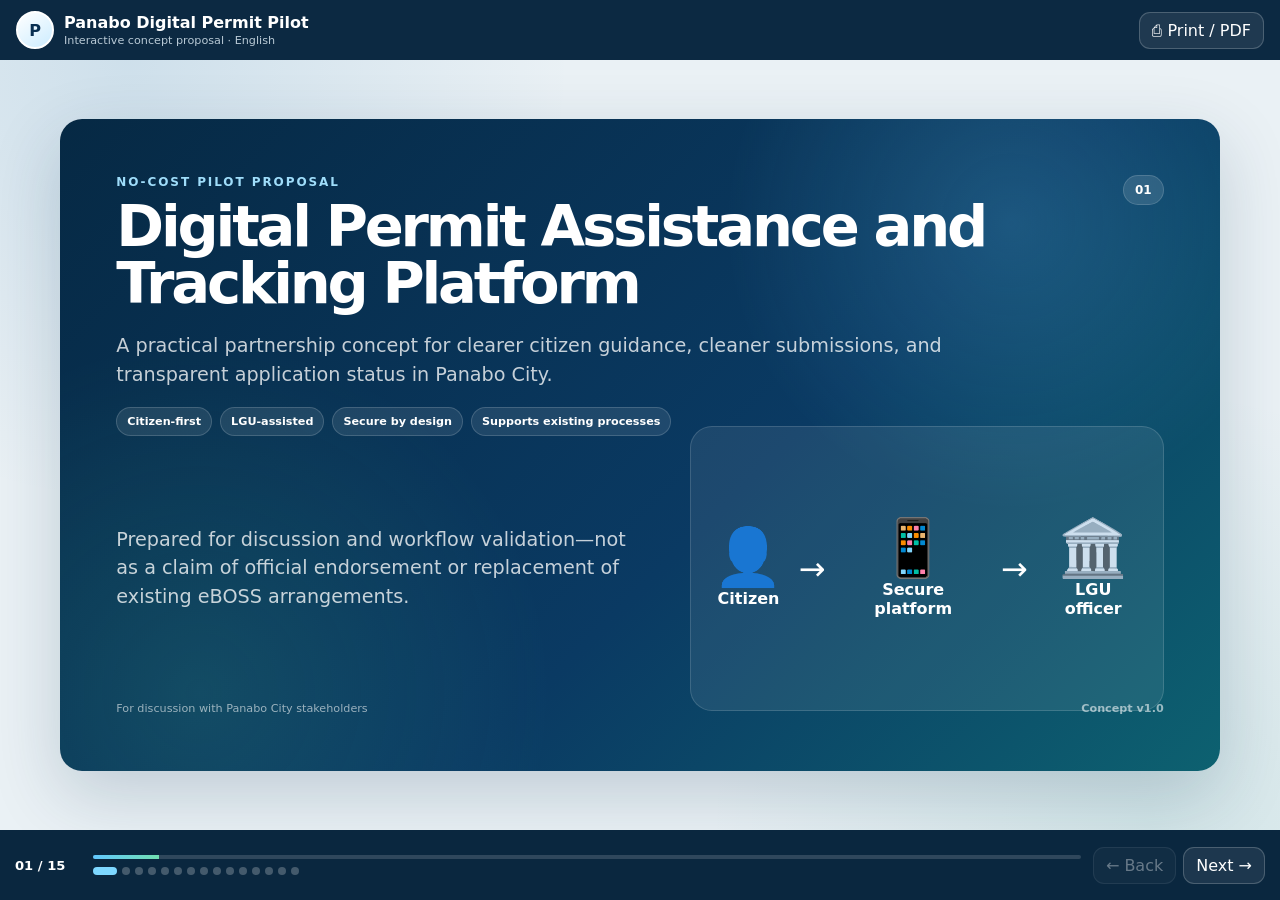
==== commit 79e97318: "Fix mobile swipe presentation layout" ====
--- a/index.html
+++ b/index.html
@@ -1,45 +1,19 @@
 <!doctype html>
-<html lang="en">
+<html lang='en'>
 <head>
-<meta charset="utf-8">
-<meta name="viewport" content="width=device-width,initial-scale=1,viewport-fit=cover">
-<meta name="theme-color" content="#092f52">
+<meta charset='utf-8'>
+<meta name='viewport' content='width=device-width,initial-scale=1,viewport-fit=cover'>
+<meta name='theme-color' content='#092f52'>
 <title>Panabo Digital Permit Pilot</title>
-<style>
-:root{--navy:#092f52;--blue:#126ba8;--teal:#0d8178;--ink:#112635;--muted:#617483;--line:#d9e4eb;--paper:#f3f7fa;--white:#fff;--green:#17865e;--amber:#c98416;--red:#b84b4b}
-*{box-sizing:border-box}html,body{margin:0;min-height:100%;font-family:Inter,ui-sans-serif,system-ui,-apple-system,"Segoe UI",sans-serif;color:var(--ink);background:#eaf1f5;-webkit-font-smoothing:antialiased}button{font:inherit}.app{min-height:100vh;display:grid;grid-template-rows:auto 1fr auto}.bar{height:60px;padding:8px 16px;display:flex;align-items:center;justify-content:space-between;gap:12px;color:#fff;background:rgba(6,35,60,.97);position:sticky;top:0;z-index:20}.brand{display:flex;align-items:center;gap:10px;min-width:0}.logo{width:38px;height:38px;border-radius:50%;display:grid;place-items:center;background:linear-gradient(145deg,#fff,#ccecff);color:var(--navy);font-weight:900;border:2px solid #fff}.brand b,.brand small{display:block;white-space:nowrap;overflow:hidden;text-overflow:ellipsis}.brand small{color:#b9cad6;font-size:.7rem;margin-top:2px}.btn{border:1px solid rgba(255,255,255,.2);background:rgba(255,255,255,.08);color:#fff;border-radius:11px;padding:8px 12px;cursor:pointer}.stage{padding:20px;display:grid;place-items:center;overflow:hidden;background:radial-gradient(circle at 10% 0,rgba(18,107,168,.13),transparent 32%),radial-gradient(circle at 90% 100%,rgba(13,129,120,.11),transparent 32%)}.deck{width:min(1160px,100%);aspect-ratio:16/9;position:relative;border-radius:22px;overflow:hidden;background:#fff;box-shadow:0 24px 70px rgba(9,47,82,.19)}.slide{position:absolute;inset:0;padding:clamp(30px,4.4vw,64px);display:grid;grid-template-rows:auto 1fr auto;gap:22px;opacity:0;transform:translateX(2%);pointer-events:none;transition:.28s ease;background:linear-gradient(115deg,rgba(18,107,168,.035),transparent 38%),#fff}.slide.active{opacity:1;transform:none;pointer-events:auto;z-index:2}.dark{color:#fff;background:radial-gradient(circle at 82% 16%,rgba(102,202,240,.2),transparent 26%),radial-gradient(circle at 12% 88%,rgba(75,207,164,.15),transparent 30%),linear-gradient(135deg,#062944,#0a3a63 58%,#0d6170)}.head{display:flex;justify-content:space-between;gap:18px;align-items:flex-start}.eyebrow{font-size:.75rem;letter-spacing:.16em;text-transform:uppercase;font-weight:900;color:var(--blue);margin-bottom:10px}.dark .eyebrow{color:#9fddfa}h1,h2,h3,p{margin:0}h1{font-size:clamp(2.25rem,4.5vw,4.7rem);line-height:.98;letter-spacing:-.055em;max-width:900px}h2{font-size:clamp(1.7rem,3.15vw,3.25rem);line-height:1.03;letter-spacing:-.045em}h3{font-size:clamp(1rem,1.45vw,1.35rem);line-height:1.15}.lead{font-size:clamp(.98rem,1.5vw,1.35rem);line-height:1.5;color:var(--muted);max-width:860px}.dark .lead{color:rgba(255,255,255,.77)}.num{padding:7px 11px;border-radius:999px;background:#e1f3fd;color:var(--blue);font-weight:900;font-size:.75rem}.dark .num{background:rgba(255,255,255,.12);color:#fff;border:1px solid rgba(255,255,255,.15)}.content{min-height:0;display:grid;align-content:center}.two{display:grid;grid-template-columns:1.05fr .95fr;gap:clamp(24px,4vw,56px);align-items:center}.three{display:grid;grid-template-columns:repeat(3,1fr);gap:18px}.four{display:grid;grid-template-columns:repeat(4,1fr);gap:15px}.card{border:1px solid var(--line);background:rgba(255,255,255,.95);border-radius:18px;padding:clamp(16px,2vw,24px);box-shadow:0 10px 26px rgba(9,47,82,.07)}.dark .card{background:rgba(255,255,255,.09);border-color:rgba(255,255,255,.17);box-shadow:none}.icon{width:44px;height:44px;border-radius:13px;display:grid;place-items:center;background:#e1f3fd;color:var(--blue);font-weight:900;margin-bottom:14px}.dark .icon{background:rgba(255,255,255,.12);color:#fff}.card p{margin-top:8px;color:var(--muted);font-size:clamp(.78rem,1.05vw,.96rem);line-height:1.45}.dark .card p{color:rgba(255,255,255,.7)}.list{display:grid;gap:13px;margin-top:20px}.item{display:grid;grid-template-columns:26px 1fr;gap:11px;line-height:1.43;font-size:clamp(.86rem,1.15vw,1.06rem)}.mark{width:24px;height:24px;border-radius:50%;display:grid;place-items:center;background:#e4f6ef;color:var(--green);font-weight:900;font-size:.75rem}.panel{min-height:285px;border-radius:22px;padding:22px;border:1px solid #cfe2ed;background:linear-gradient(145deg,#e9f7ff,#f8fbfd 55%,#eaf8f4)}.metrics{height:100%;display:grid;grid-template-columns:1fr 1fr;gap:12px;align-content:center}.metric{padding:18px;background:#fff;border:1px solid var(--line);border-radius:15px}.metric b{display:block;font-size:clamp(1.3rem,2.4vw,2.25rem);color:var(--navy)}.metric span{display:block;color:var(--muted);font-size:.78rem;line-height:1.3;margin-top:5px}.flow{display:grid;grid-template-columns:repeat(6,1fr);gap:10px}.step{text-align:center}.circle{width:68px;height:68px;border-radius:50%;display:grid;place-items:center;margin:0 auto 12px;border:3px solid var(--blue);color:var(--blue);background:#fff;font-weight:900;box-shadow:0 8px 18px rgba(18,107,168,.12)}.step:nth-child(n+4) .circle{border-color:var(--teal);color:var(--teal)}.step b{display:block;font-size:.84rem}.step small{display:block;color:var(--muted);font-size:.69rem;line-height:1.3;margin-top:4px}.pipe{display:flex;flex-wrap:wrap;align-items:center;justify-content:center;gap:9px}.status{padding:12px 13px;border:1px solid var(--line);background:#fff;border-radius:12px;font-size:.74rem;font-weight:850;text-align:center;min-width:115px;max-width:145px}.warn{background:#fff8e8;border-color:#eac77c;color:#7b5414}.ok{background:#eefaf5;border-color:#9bd4bb;color:#176849}.arrow{color:#879aa6;font-weight:900}.arch{display:grid;grid-template-columns:1fr 55px 1fr 55px 1fr;align-items:stretch;gap:8px}.box{min-height:210px;border:1px solid var(--line);border-radius:17px;padding:18px;background:#fff;text-align:center;display:grid;align-content:center;gap:10px}.box.core{background:linear-gradient(145deg,var(--navy),var(--blue));color:#fff;border:0;box-shadow:0 15px 36px rgba(9,47,82,.2)}.box ul{list-style:none;margin:0;padding:0;color:var(--muted);font-size:.78rem;display:grid;gap:6px}.box.core ul{color:rgba(255,255,255,.74)}.arr{display:grid;place-items:center;font-size:1.8rem;color:var(--blue);font-weight:900}.shield{width:min(240px,74%);aspect-ratio:.82;margin:auto;display:grid;place-items:center;background:linear-gradient(145deg,var(--blue),var(--teal));clip-path:polygon(50% 0,93% 17%,86% 72%,50% 100%,14% 72%,7% 17%);font-size:5rem;font-weight:900}.timeline{display:grid;grid-template-columns:repeat(3,1fr);gap:15px}.phase{border:1px solid var(--line);background:#fff;border-radius:17px;padding:21px}.phase small{color:var(--blue);font-weight:900;text-transform:uppercase;letter-spacing:.1em}.phase h3{margin-top:8px}.phase p{margin-top:8px;color:var(--muted);font-size:.82rem;line-height:1.45}.ask{display:grid;grid-template-columns:52px 1fr;gap:17px;align-items:center;padding:20px;border-radius:18px;background:rgba(255,255,255,.09);border:1px solid rgba(255,255,255,.17)}.askn{width:50px;height:50px;border-radius:15px;display:grid;place-items:center;background:rgba(255,255,255,.13);font-weight:900}.ask p{margin-top:5px;color:rgba(255,255,255,.7);line-height:1.4;font-size:.88rem}.tags{display:flex;flex-wrap:wrap;gap:8px;margin-top:17px}.tag{padding:7px 10px;border-radius:999px;border:1px solid #d1e3ed;background:#edf5f9;color:var(--navy);font-size:.7rem;font-weight:850}.dark .tag{background:rgba(255,255,255,.09);border-color:rgba(255,255,255,.16);color:#fff}.hero-flow{display:flex;align-items:center;justify-content:center;gap:18px;text-align:center;max-width:100%}.hero-node{min-width:0}.hero-emoji{font-size:3.5rem;line-height:1.1}.hero-node:nth-of-type(2) .hero-emoji{font-size:4rem}.hero-arrow{font-size:2rem;line-height:1}.foot{display:flex;justify-content:space-between;gap:12px;color:var(--muted);font-size:.7rem}.dark .foot{color:rgba(255,255,255,.58)}.controls{height:70px;padding:9px 15px calc(9px + env(safe-area-inset-bottom,0px));display:grid;grid-template-columns:auto 1fr auto;align-items:center;gap:12px;color:#fff;background:rgba(6,35,60,.98);position:sticky;bottom:0;z-index:20}.counter{font-weight:900;font-size:.82rem;min-width:66px}.progress{height:4px;border-radius:99px;background:rgba(255,255,255,.15);overflow:hidden}.progress i{display:block;height:100%;width:0;background:linear-gradient(90deg,#62c8ff,#70dfb1);transition:.25s}.dots{display:flex;gap:5px;overflow-x:auto;margin-top:8px;scrollbar-width:none}.dots::-webkit-scrollbar{display:none}.dot{width:8px;height:8px;border:0;border-radius:99px;padding:0;flex:0 0 auto;background:rgba(255,255,255,.24);cursor:pointer}.dot.on{width:24px;background:#7dd7ff}.navs{display:flex;gap:7px}.nav{border:1px solid rgba(255,255,255,.2);color:#fff;background:rgba(255,255,255,.08);border-radius:11px;padding:8px 11px;cursor:pointer}
-@media(max-width:899.98px){
-html,body{height:100%;overflow:hidden;overscroll-behavior:none}.app{height:100svh;height:100dvh;min-height:0;grid-template-rows:auto minmax(0,1fr) auto;overflow:hidden}.bar{position:relative;height:auto;min-height:64px;padding:calc(8px + env(safe-area-inset-top,0px)) 12px 8px}.brand{gap:11px}.logo{width:44px;height:44px;flex:0 0 44px}.brand b{font-size:.94rem}.brand small{display:none}.btn,.nav{min-width:48px;min-height:48px;display:inline-grid;place-items:center}.stage{min-height:0;padding:8px;display:block;overflow:hidden}.deck{width:100%;height:100%;min-height:0;aspect-ratio:auto;border-radius:18px;overflow:hidden}.slide{display:block;position:absolute;inset:0;min-width:0;padding:clamp(22px,5.5vw,38px) clamp(17px,5vw,34px) calc(34px + env(safe-area-inset-bottom,0px));overflow-x:hidden;overflow-y:auto;overscroll-behavior:contain;touch-action:pan-y;-webkit-overflow-scrolling:touch;scrollbar-gutter:stable;transform:translateX(5%)}.slide.active{transform:none}.head{display:block;min-width:0}.head>div{min-width:0}.num{display:none}h1{font-size:clamp(2.15rem,10.8vw,3.7rem);line-height:.98;letter-spacing:-.048em}h2{font-size:clamp(1.78rem,8.2vw,3rem);line-height:1.04;letter-spacing:-.038em}h3{font-size:clamp(1rem,4.7vw,1.32rem)}.lead{font-size:clamp(.98rem,4.1vw,1.16rem);line-height:1.55}.eyebrow{font-size:.72rem;line-height:1.3}.content{display:block!important;min-height:0;margin-top:28px;align-content:initial}.content>*+*{margin-top:16px}.two,.three,.four,.timeline,.arch{display:grid!important;grid-template-columns:minmax(0,1fr)!important;align-items:stretch!important;gap:14px!important}.card,.phase,.ask,.panel,.box,.metric,.status{max-width:100%;min-width:0}.card{padding:18px}.panel{min-height:0;padding:18px}.metrics{height:auto;grid-template-columns:repeat(2,minmax(0,1fr));align-content:start;gap:10px}.metric{padding:15px}.list{margin-top:18px;gap:14px}.item{font-size:.98rem;line-height:1.48}.flow{display:grid;grid-template-columns:1fr;gap:0}.step{display:grid;grid-template-columns:54px minmax(0,1fr);grid-template-areas:"circle title" "circle copy";column-gap:14px;row-gap:3px;text-align:left;padding:12px 0;border-bottom:1px solid var(--line)}.dark .step{border-color:rgba(255,255,255,.15)}.step:last-child{border-bottom:0}.circle{grid-area:circle;width:48px;height:48px;margin:0;align-self:center}.step b{grid-area:title;align-self:end;font-size:.96rem}.step small{grid-area:copy;font-size:.78rem;line-height:1.35}.pipe{display:grid;grid-template-columns:minmax(0,1fr);gap:7px}.status{width:100%;max-width:none;padding:14px 16px;font-size:.82rem}.arrow{display:block;height:18px;line-height:18px;text-align:center;transform:rotate(90deg)}.arch{gap:8px!important}.arr{min-height:26px;transform:rotate(90deg);font-size:1.45rem}.box{min-height:0;padding:20px}.box ul{font-size:.84rem;line-height:1.4}.shield{width:min(210px,66vw);margin-top:20px}.ask{grid-template-columns:48px minmax(0,1fr);padding:17px;gap:14px}.ask+.ask{margin-top:11px}.askn{width:46px;height:46px}.hero-flow{flex-direction:column;gap:10px}.hero-node{width:100%;padding:15px 12px;border-radius:16px;background:rgba(255,255,255,.07);border:1px solid rgba(255,255,255,.12)}.hero-arrow{transform:rotate(90deg);font-size:1.55rem}.hero-emoji,.hero-node:nth-of-type(2) .hero-emoji{font-size:3rem}.tags{gap:8px;margin-top:18px}.tag{white-space:normal;text-align:center;line-height:1.25}.foot{display:grid;grid-template-columns:1fr;gap:6px;margin-top:28px;padding-top:18px;border-top:1px solid var(--line);font-size:.75rem;line-height:1.4}.dark .foot{border-color:rgba(255,255,255,.15)}.foot b{justify-self:start}.controls{position:relative;height:auto;min-height:72px;padding:8px 10px calc(8px + env(safe-area-inset-bottom,0px));grid-template-columns:54px minmax(0,1fr) auto;gap:8px}.counter{min-width:0;font-size:.76rem}.progress{height:5px}.dots{gap:5px;margin-top:7px}.dot{width:8px;height:8px;min-width:8px}.dot.on{width:24px}.navs{gap:7px}.nav{padding:0 13px}.slide img,.slide svg,.slide video,.slide canvas{max-width:100%;height:auto}}
-@media(max-width:560px){.bar{padding-inline:10px}.brand b{font-size:.84rem}.btn span,.nav span{display:none}.stage{padding:6px}.deck{border-radius:15px}.slide{padding:22px 16px calc(30px + env(safe-area-inset-bottom,0px))}h1{font-size:clamp(2.05rem,11.8vw,2.85rem)}h2{font-size:clamp(1.7rem,9vw,2.35rem)}.card{padding:15px}.metrics{grid-template-columns:1fr}.ask{grid-template-columns:1fr}.askn{width:44px;height:44px}.controls{grid-template-columns:48px minmax(0,1fr) auto;padding-inline:8px}.counter{font-size:.7rem}.nav{min-width:48px;padding:0}.hero-node{padding:13px 10px}}
-@media(max-height:650px) and (max-width:899.98px){.bar{min-height:56px}.logo{width:38px;height:38px;flex-basis:38px}.slide{padding-top:18px}.controls{min-height:64px}.btn,.nav{min-height:44px;min-width:44px}}
-@media print{.bar,.controls{display:none}.stage{display:block;padding:0}.deck{width:auto;aspect-ratio:auto;border-radius:0;box-shadow:none;overflow:visible}.slide{position:relative;opacity:1!important;transform:none!important;pointer-events:auto;width:13.333in;height:7.5in;padding:.55in;page-break-after:always;overflow:hidden}@page{size:13.333in 7.5in;margin:0}}
-@media(prefers-reduced-motion:reduce){*{transition:none!important}}
-</style>
+<link rel='stylesheet' href='styles.css'>
+<script src='app.js' defer></script>
 </head>
 <body>
-<main class="app">
-<header class="bar"><div class="brand"><div class="logo">P</div><div><b>Panabo Digital Permit Pilot</b><small>Interactive concept proposal · English</small></div></div><button class="btn" id="print">⎙ <span>Print / PDF</span></button></header>
-<section class="stage"><div class="deck" id="deck">
-<article class="slide dark active" data-title="Digital Permit Assistance and Tracking Platform"><div class="head"><div><div class="eyebrow">No-cost pilot proposal</div><h1>Digital Permit Assistance and Tracking Platform</h1><p class="lead" style="margin-top:20px">A practical partnership concept for clearer citizen guidance, cleaner submissions, and transparent application status in Panabo City.</p><div class="tags"><span class="tag">Citizen-first</span><span class="tag">LGU-assisted</span><span class="tag">Secure by design</span><span class="tag">Supports existing processes</span></div></div><span class="num">01</span></div><div class="content two"><div><p class="lead">Prepared for discussion and workflow validation—not as a claim of official endorsement or replacement of existing eBOSS arrangements.</p></div><div class="panel" style="background:rgba(255,255,255,.08);border-color:rgba(255,255,255,.14);display:grid;place-items:center"><div class="hero-flow" aria-label="Citizen information flows through the secure platform to an LGU officer"><div class="hero-node"><div class="hero-emoji" aria-hidden="true">👤</div><b>Citizen</b></div><div class="hero-arrow" aria-hidden="true">→</div><div class="hero-node"><div class="hero-emoji" aria-hidden="true">📱</div><b>Secure platform</b></div><div class="hero-arrow" aria-hidden="true">→</div><div class="hero-node"><div class="hero-emoji" aria-hidden="true">🏛️</div><b>LGU officer</b></div></div></div></div><div class="foot"><span>For discussion with Panabo City stakeholders</span><b>Concept v1.0</b></div></article>
-<article class="slide" data-title="The Current Challenge"><div class="head"><div><div class="eyebrow">Why this matters</div><h2>The current journey can be difficult to understand and track</h2></div><span class="num">02</span></div><div class="content four"><div class="card"><div class="icon">?</div><h3>Unclear requirements</h3><p>Applicants may not know which documents apply to their permit type, business activity, or stage.</p></div><div class="card"><div class="icon">↻</div><h3>Repeat visits</h3><p>Missing or incorrect documents can lead to additional trips, queues, and transport costs.</p></div><div class="card"><div class="icon">⌕</div><h3>Manual follow-up</h3><p>Citizens may call, message, or visit only to ask whether an application has moved.</p></div><div class="card"><div class="icon">≠</div><h3>Uneven information</h3><p>Instructions can differ by channel, creating uncertainty for applicants and frontline staff.</p></div></div><div class="foot"><span>Problem statements must be validated through interviews and workflow mapping.</span><b>Citizen experience</b></div></article>
-<article class="slide" data-title="Impact on LGU Operations"><div class="head"><div><div class="eyebrow">Operational effect</div><h2>Citizen friction becomes additional workload for the LGU</h2></div><span class="num">03</span></div><div class="content two"><div><p class="lead">The proposal reduces avoidable work without automating official judgment or bypassing required review.</p><div class="list"><div class="item"><span class="mark">✓</span><span>Incomplete submissions require repeated clarification.</span></div><div class="item"><span class="mark">✓</span><span>Staff repeatedly answer requirement and status questions.</span></div><div class="item"><span class="mark">✓</span><span>Paper, chat, email, and spreadsheet records can be difficult to reconcile.</span></div><div class="item"><span class="mark">✓</span><span>Management has limited real-time visibility into bottlenecks.</span></div></div></div><div class="panel"><div class="metrics"><div class="metric"><b>1</b><span>Clear checklist</span></div><div class="metric"><b>1</b><span>Shared status language</span></div><div class="metric"><b>1</b><span>Auditable trail</span></div><div class="metric"><b>1</b><span>Follow-up dashboard</span></div></div></div></div><div class="foot"><span>Simplify coordination while preserving official authority.</span><b>LGU operations</b></div></article>
-<article class="slide dark" data-title="Proposed Solution"><div class="head"><div><div class="eyebrow">Solution overview</div><h2>A two-sided assistance and tracking platform</h2></div><span class="num">04</span></div><div class="content three"><div class="card"><div class="icon">1</div><h3>Citizen portal</h3><p>Guided requirements, document preparation, submission history, official remarks, and status notifications.</p></div><div class="card"><div class="icon">2</div><h3>LGU workspace</h3><p>Role-based review queues, completeness checks, remarks, status updates, attachments, and audit trails.</p></div><div class="card"><div class="icon">3</div><h3>Integration layer</h3><p>Connects to authorized eBOSS or government systems only through approved interfaces.</p></div></div><div class="foot"><span>The platform supports the process; it cannot approve permits by itself.</span><b>Assist · Track · Coordinate</b></div></article>
-<article class="slide" data-title="Citizen Journey"><div class="head"><div><div class="eyebrow">Citizen experience</div><h2>A guided journey from requirements to release</h2></div><span class="num">05</span></div><div class="content"><div class="flow"><div class="step"><div class="circle">1</div><b>Select service</b><small>Choose the permit or transaction</small></div><div class="step"><div class="circle">2</div><b>See checklist</b><small>Receive requirements and guidance</small></div><div class="step"><div class="circle">3</div><b>Prepare files</b><small>Upload and check completeness</small></div><div class="step"><div class="circle">4</div><b>Submit</b><small>Send for official receiving</small></div><div class="step"><div class="circle">5</div><b>Respond</b><small>View remarks and correct items</small></div><div class="step"><div class="circle">6</div><b>Complete</b><small>Follow payment, approval, and release</small></div></div></div><div class="foot"><span>Mobile-first, plain-language, and suitable for assisted users.</span><b>Fewer surprises</b></div></article>
-<article class="slide" data-title="LGU Officer Workflow"><div class="head"><div><div class="eyebrow">Officer experience</div><h2>A clear queue for receiving, review, correction, and completion</h2></div><span class="num">06</span></div><div class="content two"><div class="panel"><div class="metrics"><div class="metric"><b style="color:var(--amber)">12</b><span>For completeness review</span></div><div class="metric"><b style="color:var(--red)">5</b><span>Needs applicant correction</span></div><div class="metric"><b style="color:var(--green)">8</b><span>Ready for next step</span></div><div class="metric"><b>25</b><span>Total active applications</span></div></div></div><div class="list"><div class="item"><span class="mark">1</span><span><b>Receive.</b> Confirm the transaction and assign the proper unit.</span></div><div class="item"><span class="mark">2</span><span><b>Review.</b> Check documents and record structured findings.</span></div><div class="item"><span class="mark">3</span><span><b>Return or advance.</b> Send clear remarks or move the case forward.</span></div><div class="item"><span class="mark">4</span><span><b>Record.</b> Preserve who changed what, when, and why.</span></div></div></div><div class="foot"><span>Roles are configured only after workflow validation.</span><b>Structured review</b></div></article>
-<article class="slide" data-title="Status Pipeline"><div class="head"><div><div class="eyebrow">Shared language</div><h2>A transparent status pipeline for citizens and staff</h2></div><span class="num">07</span></div><div class="content"><div class="pipe"><div class="status">Draft</div><span class="arrow">→</span><div class="status">Submitted</div><span class="arrow">→</span><div class="status">Received</div><span class="arrow">→</span><div class="status">For Review</div><span class="arrow">→</span><div class="status warn">Needs Correction</div><span class="arrow">↺</span><div class="status">For Assessment / Payment</div><span class="arrow">→</span><div class="status ok">Approved / Ready</div><span class="arrow">→</span><div class="status ok">Released / Completed</div></div><p class="lead" style="text-align:center;margin:30px auto 0;max-width:760px">Each status has a plain-language definition, responsible role, permitted next actions, and notification template.</p></div><div class="foot"><span>Terminology remains subject to Panabo City’s official process.</span><b>Status clarity</b></div></article>
-<article class="slide" data-title="High-Level Architecture"><div class="head"><div><div class="eyebrow">Technology</div><h2>Secure, modular architecture that can integrate later</h2></div><span class="num">08</span></div><div class="content"><div class="arch"><div class="box"><div class="icon" style="margin:auto">UI</div><h3>Citizen & staff interfaces</h3><ul><li>Responsive web application</li><li>Accessible forms and dashboards</li><li>Assisted-service mode</li></ul></div><div class="arr">→</div><div class="box core"><div class="icon" style="margin:auto">API</div><h3>Application services</h3><ul><li>Workflow and status engine</li><li>Identity and role controls</li><li>Notifications and audit logs</li><li>Secure document references</li></ul></div><div class="arr">→</div><div class="box"><div class="icon" style="margin:auto">↔</div><h3>Approved integrations</h3><ul><li>Existing eBOSS or LGU systems</li><li>Payment and notification channels</li><li>Government APIs when authorized</li></ul></div></div></div><div class="foot"><span>No unofficial scraping; integrations require explicit authorization.</span><b>Modular by design</b></div></article>
-<article class="slide dark" data-title="Security and Privacy"><div class="head"><div><div class="eyebrow">Trust foundation</div><h2>Security and privacy are part of the product—not an afterthought</h2></div><span class="num">09</span></div><div class="content two"><div class="two" style="grid-template-columns:1fr 1fr;gap:11px"><div class="card"><h3>Identity & access</h3><p>Strong authentication, least-privilege roles, session controls, and staff account management.</p></div><div class="card"><h3>Data protection</h3><p>Encryption in transit and at rest, controlled file access, retention rules, and secure backups.</p></div><div class="card"><h3>Auditability</h3><p>Activity records for status changes, remarks, document access, and administrative actions.</p></div><div class="card"><h3>Privacy governance</h3><p>Purpose limitation, notices, data-subject procedures, incident response, and privacy-impact review.</p></div></div><div class="shield">✓</div></div><div class="foot"><span>Align with applicable Philippine privacy, cybersecurity, records, and procurement requirements.</span><b>Secure by design</b></div></article>
-<article class="slide" data-title="Benefits to Citizens"><div class="head"><div><div class="eyebrow">Public value</div><h2>What citizens and business owners gain</h2></div><span class="num">10</span></div><div class="content three"><div class="card"><div class="icon">✓</div><h3>Clear requirements</h3><p>A tailored checklist explains what is needed before travel or submission.</p></div><div class="card"><div class="icon">⌁</div><h3>Fewer avoidable visits</h3><p>Completeness checks and remarks reduce trips caused by simple omissions.</p></div><div class="card"><div class="icon">◎</div><h3>Visible status</h3><p>Applicants see the current stage, latest official remark, and next action.</p></div><div class="card"><div class="icon">☏</div><h3>Better communication</h3><p>Consistent notifications reduce uncertainty and repetitive follow-up.</p></div><div class="card"><div class="icon">▣</div><h3>Document history</h3><p>A secure record shows what was submitted and corrected.</p></div><div class="card"><div class="icon">♿</div><h3>Inclusive access</h3><p>Mobile-friendly design and assisted workflows support different digital skill levels.</p></div></div><div class="foot"><span>The system complements—not removes—required official steps.</span><b>Clarity and convenience</b></div></article>
-<article class="slide" data-title="Benefits to the LGU"><div class="head"><div><div class="eyebrow">Institutional value</div><h2>What Panabo City can gain from a controlled pilot</h2></div><span class="num">11</span></div><div class="content two"><div class="list" style="margin-top:0"><div class="item"><span class="mark">✓</span><span><b>Cleaner submissions.</b> Guidance happens before staff review.</span></div><div class="item"><span class="mark">✓</span><span><b>Fewer repetitive inquiries.</b> Status and next steps are visible.</span></div><div class="item"><span class="mark">✓</span><span><b>Operational visibility.</b> Managers can monitor queues and aging.</span></div><div class="item"><span class="mark">✓</span><span><b>Digital accountability.</b> Actions and remarks include user and timestamp.</span></div><div class="item"><span class="mark">✓</span><span><b>Evidence for improvement.</b> Pilot data reveals bottlenecks.</span></div></div><div class="panel" style="display:grid;place-items:center;text-align:center"><div><div style="font-size:5rem">📊</div><h3 style="font-size:1.7rem;margin-top:10px">Operational dashboard</h3><p class="lead" style="margin-top:8px">Queues, aging, correction reasons, and service metrics in one view.</p></div></div></div><div class="foot"><span>Success is measured by service improvement, not technology adoption alone.</span><b>Operational support</b></div></article>
-<article class="slide" data-title="Pilot Scope and Timeline"><div class="head"><div><div class="eyebrow">Low-risk implementation</div><h2>A focused 60–90 day no-cost pilot</h2></div><span class="num">12</span></div><div class="content"><div class="timeline"><div class="phase"><small>Weeks 1–3</small><h3>Discover & configure</h3><p>Map the official workflow, confirm roles, select one transaction, and configure a test environment.</p></div><div class="phase"><small>Weeks 4–8</small><h3>Controlled pilot</h3><p>Train a small group, process limited cases, gather feedback, and correct workflow or usability issues.</p></div><div class="phase"><small>Weeks 9–12</small><h3>Evaluate & decide</h3><p>Review metrics, security observations, user feedback, operational fit, and options for expansion.</p></div></div><div class="tags" style="justify-content:center"><span class="tag">One service</span><span class="tag">Limited staff</span><span class="tag">Limited applicants</span><span class="tag">Approved environment</span><span class="tag">No monetary request</span></div></div><div class="foot"><span>Final scope is jointly defined with the LGU focal team.</span><b>Small scope · measurable result</b></div></article>
-<article class="slide" data-title="Success Metrics"><div class="head"><div><div class="eyebrow">Evidence</div><h2>How the pilot will be evaluated</h2></div><span class="num">13</span></div><div class="content four"><div class="card"><div class="icon">%</div><h3>Submission quality</h3><p>Share of applications complete enough to advance without avoidable correction.</p></div><div class="card"><div class="icon">⏱</div><h3>Response time</h3><p>Time from submission to receiving, review, correction response, and completion.</p></div><div class="card"><div class="icon">↓</div><h3>Inquiry reduction</h3><p>Change in routine calls, messages, or visits asking only for requirements or status.</p></div><div class="card"><div class="icon">★</div><h3>User experience</h3><p>Citizen and staff ratings on clarity, ease, and confidence in the process.</p></div></div><div class="foot"><span>Baselines and targets are agreed before launch.</span><b>Measure before scaling</b></div></article>
-<article class="slide dark" data-title="Non-Monetary Pilot Ask"><div class="head"><div><div class="eyebrow">Partnership request</div><h2>No funding request for the pilot</h2><p class="lead" style="margin-top:12px">The initial request is limited to cooperation needed to make the proof of concept accurate, safe, and useful.</p></div><span class="num">14</span></div><div class="content" style="display:grid;gap:11px"><div class="ask"><div class="askn">1</div><div><h3>Permission to conduct a limited pilot</h3><p>Agreement on boundaries, environment, participants, and official disclaimer.</p></div></div><div class="ask"><div class="askn">2</div><div><h3>Designation of an LGU focal person or working group</h3><p>A point of coordination for validation, staff feedback, and issue escalation.</p></div></div><div class="ask"><div class="askn">3</div><div><h3>Workflow and requirements mapping</h3><p>Access to approved requirements, terminology, responsible units, and non-sensitive sample forms.</p></div></div></div><div class="foot"><span>Any future commercial or data-processing arrangement requires separate review and approval.</span><b>Prove value first</b></div></article>
-<article class="slide dark" data-title="Closing"><div class="head"><div><div class="eyebrow">Closing</div><h1>Let us prove that it helps citizens and supports the LGU first.</h1></div><span class="num">15</span></div><div class="content two"><div><p class="lead">One validated workflow, a limited group, measurable results, and no monetary request at the pilot stage.</p><div class="tags"><span class="tag">Validate</span><span class="tag">Protect</span><span class="tag">Measure</span><span class="tag">Improve</span></div></div><div class="panel" style="background:rgba(255,255,255,.08);border-color:rgba(255,255,255,.15);display:grid;place-items:center;text-align:center"><div><div style="font-size:5rem">◎</div><h3 style="font-size:1.8rem;margin-top:10px">Next step</h3><p style="margin-top:7px;color:rgba(255,255,255,.7)">Conduct a discovery meeting and select the first pilot transaction.</p></div></div></div><div class="foot"><span>Digital Permit Assistance and Tracking Platform</span><b>Thank you</b></div></article>
-</div></section>
-<nav class="controls"><div class="counter" id="counter">01 / 15</div><div><div class="progress"><i id="bar"></i></div><div class="dots" id="dots"></div></div><div class="navs"><button class="nav" id="prev">← <span>Back</span></button><button class="nav" id="next"><span>Next</span> →</button></div></nav>
+<main class='app'>
+<header class='bar'><div class='brand'><div class='logo'>P</div><div><b>Panabo Digital Permit Pilot</b><small>Interactive concept proposal · English</small></div></div><button class='btn' id='print' aria-label='Print or save as PDF'>⎙ <span>Print / PDF</span></button></header>
+<section class='stage'><div class='deck' id='deck'><div class='loading'>Loading presentation…</div></div></section>
+<nav class='controls' aria-label='Presentation navigation'><div class='counter' id='counter' aria-live='polite'>01 / 15</div><div><div class='progress' aria-hidden='true'><i id='bar'></i></div><div class='dots' id='dots'></div></div><div class='navs'><button class='nav' id='prev' aria-label='Previous slide'>← <span>Back</span></button><button class='nav' id='next' aria-label='Next slide'><span>Next</span> →</button></div></nav>
+<noscript>This presentation requires JavaScript.</noscript>
 </main>
-<script>
-(()=>{const slides=[...document.querySelectorAll('.slide')],dots=document.getElementById('dots'),counter=document.getElementById('counter'),bar=document.getElementById('bar'),prev=document.getElementById('prev'),next=document.getElementById('next'),deck=document.getElementById('deck');let at=0,sx=0,sy=0,swipeReady=false;const pad=n=>String(n).padStart(2,'0'),interactive='button,a,input,textarea,select,label,[role="button"]';slides.forEach((s,i)=>{const b=document.createElement('button');b.className='dot';b.type='button';b.ariaLabel=`Go to slide ${i+1}: ${s.dataset.title}`;b.onclick=()=>show(i);dots.appendChild(b)});const ds=[...dots.children];function show(i,hash=true){at=(i+slides.length)%slides.length;slides.forEach((s,n)=>{const active=n===at;s.classList.toggle('active',active);s.setAttribute('aria-hidden',String(!active));if(active)s.scrollTop=0});ds.forEach((d,n)=>{const active=n===at;d.classList.toggle('on',active);d.setAttribute('aria-current',active?'step':'false')});counter.textContent=`${pad(at+1)} / ${pad(slides.length)}`;bar.style.width=`${(at+1)/slides.length*100}%`;prev.disabled=at===0;prev.setAttribute('aria-disabled',String(at===0));next.innerHTML=at===slides.length-1?'<span>Start</span> ↺':'<span>Next</span> →';document.title=`${pad(at+1)} · ${slides[at].dataset.title} — Panabo Digital Permit Pilot`;if(hash)history.replaceState(null,'',`#slide-${at+1}`)}prev.onclick=()=>at&&show(at-1);next.onclick=()=>show(at===slides.length-1?0:at+1);document.getElementById('print').onclick=()=>print();document.onkeydown=e=>{if(['ArrowRight','PageDown',' '].includes(e.key)){e.preventDefault();show(at===slides.length-1?0:at+1)}if(['ArrowLeft','PageUp'].includes(e.key)){e.preventDefault();if(at)show(at-1)}if(e.key==='Home')show(0);if(e.key==='End')show(slides.length-1)};deck.addEventListener('touchstart',e=>{swipeReady=e.touches.length===1&&!e.target.closest(interactive);if(!swipeReady)return;sx=e.touches[0].clientX;sy=e.touches[0].clientY},{passive:true});deck.addEventListener('touchend',e=>{if(!swipeReady||e.changedTouches.length!==1)return;swipeReady=false;const x=e.changedTouches[0].clientX-sx,y=e.changedTouches[0].clientY-sy;if(Math.abs(x)>=55&&Math.abs(x)>Math.abs(y)*1.35){if(x<0&&at<slides.length-1)show(at+1);if(x>0&&at>0)show(at-1)}},{passive:true});deck.addEventListener('touchcancel',()=>{swipeReady=false},{passive:true});const m=location.hash.match(/slide-(\d+)/);show(m?Math.min(Math.max(+m[1]-1,0),slides.length-1):0,false)})();
-</script>
 </body>
-</html>+</html>
--- a/styles.css
+++ b/styles.css
@@ -0,0 +1,8 @@
+:root{--navy:#092f52;--blue:#126ba8;--teal:#0d8178;--ink:#112635;--muted:#617483;--line:#d9e4eb;--paper:#f3f7fa;--white:#fff;--green:#17865e;--amber:#c98416;--red:#b84b4b}
+*{box-sizing:border-box}
+html,body{margin:0;min-height:100%;font-family:Inter,ui-sans-serif,system-ui,-apple-system,"Segoe UI",sans-serif;color:var(--ink);background:#eaf1f5;-webkit-font-smoothing:antialiased}
+button{font:inherit}.app{min-height:100vh;display:grid;grid-template-rows:auto 1fr auto}.bar{height:60px;padding:8px 16px;display:flex;align-items:center;justify-content:space-between;gap:12px;color:#fff;background:rgba(6,35,60,.97);position:sticky;top:0;z-index:20}.brand{display:flex;align-items:center;gap:10px;min-width:0}.logo{width:38px;height:38px;border-radius:50%;display:grid;place-items:center;background:linear-gradient(145deg,#fff,#ccecff);color:var(--navy);font-weight:900;border:2px solid #fff}.brand b,.brand small{display:block;white-space:nowrap;overflow:hidden;text-overflow:ellipsis}.brand small{color:#b9cad6;font-size:.7rem;margin-top:2px}.btn,.nav{border:1px solid rgba(255,255,255,.2);background:rgba(255,255,255,.08);color:#fff;border-radius:11px;padding:8px 12px;cursor:pointer}.btn:focus-visible,.nav:focus-visible,.dot:focus-visible{outline:3px solid #8ddcff;outline-offset:2px}.stage{padding:20px;display:grid;place-items:center;overflow:hidden;background:radial-gradient(circle at 10% 0,rgba(18,107,168,.13),transparent 32%),radial-gradient(circle at 90% 100%,rgba(13,129,120,.11),transparent 32%)}.deck{width:min(1160px,100%);aspect-ratio:16/9;position:relative;border-radius:22px;overflow:hidden;background:#fff;box-shadow:0 24px 70px rgba(9,47,82,.19)}.loading,.load-error{position:absolute;inset:0;display:grid;place-items:center;text-align:center;padding:24px;color:var(--muted)}.load-error span{display:block;margin-top:8px}.slide{position:absolute;inset:0;padding:clamp(30px,4.4vw,64px);display:grid;grid-template-rows:auto 1fr auto;gap:22px;opacity:0;transform:translateX(2%);pointer-events:none;transition:.28s ease;background:linear-gradient(115deg,rgba(18,107,168,.035),transparent 38%),#fff}.slide.active{opacity:1;transform:none;pointer-events:auto;z-index:2}.dark{color:#fff;background:radial-gradient(circle at 82% 16%,rgba(102,202,240,.2),transparent 26%),radial-gradient(circle at 12% 88%,rgba(75,207,164,.15),transparent 30%),linear-gradient(135deg,#062944,#0a3a63 58%,#0d6170)}.head{display:flex;justify-content:space-between;gap:18px;align-items:flex-start}.eyebrow{font-size:.75rem;letter-spacing:.16em;text-transform:uppercase;font-weight:900;color:var(--blue);margin-bottom:10px}.dark .eyebrow{color:#9fddfa}h1,h2,h3,p{margin:0}h1{font-size:clamp(2.25rem,4.5vw,4.7rem);line-height:.98;letter-spacing:-.055em;max-width:900px}h2{font-size:clamp(1.7rem,3.15vw,3.25rem);line-height:1.03;letter-spacing:-.045em}h3{font-size:clamp(1rem,1.45vw,1.35rem);line-height:1.15}.lead{font-size:clamp(.98rem,1.5vw,1.35rem);line-height:1.5;color:var(--muted);max-width:860px}.dark .lead{color:rgba(255,255,255,.77)}.num{padding:7px 11px;border-radius:999px;background:#e1f3fd;color:var(--blue);font-weight:900;font-size:.75rem}.dark .num{background:rgba(255,255,255,.12);color:#fff;border:1px solid rgba(255,255,255,.15)}.content{min-height:0;display:grid;align-content:center}.two{display:grid;grid-template-columns:1.05fr .95fr;gap:clamp(24px,4vw,56px);align-items:center}.three{display:grid;grid-template-columns:repeat(3,1fr);gap:18px}.four{display:grid;grid-template-columns:repeat(4,1fr);gap:15px}.card{border:1px solid var(--line);background:rgba(255,255,255,.95);border-radius:18px;padding:clamp(16px,2vw,24px);box-shadow:0 10px 26px rgba(9,47,82,.07)}.dark .card{background:rgba(255,255,255,.09);border-color:rgba(255,255,255,.17);box-shadow:none}.icon{width:44px;height:44px;border-radius:13px;display:grid;place-items:center;background:#e1f3fd;color:var(--blue);font-weight:900;margin-bottom:14px}.dark .icon{background:rgba(255,255,255,.12);color:#fff}.card p{margin-top:8px;color:var(--muted);font-size:clamp(.78rem,1.05vw,.96rem);line-height:1.45}.dark .card p{color:rgba(255,255,255,.7)}.list{display:grid;gap:13px;margin-top:20px}.item{display:grid;grid-template-columns:26px 1fr;gap:11px;line-height:1.43;font-size:clamp(.86rem,1.15vw,1.06rem)}.mark{width:24px;height:24px;border-radius:50%;display:grid;place-items:center;background:#e4f6ef;color:var(--green);font-weight:900;font-size:.75rem}.panel{min-height:285px;border-radius:22px;padding:22px;border:1px solid #cfe2ed;background:linear-gradient(145deg,#e9f7ff,#f8fbfd 55%,#eaf8f4)}.metrics{height:100%;display:grid;grid-template-columns:1fr 1fr;gap:12px;align-content:center}.metric{padding:18px;background:#fff;border:1px solid var(--line);border-radius:15px}.metric b{display:block;font-size:clamp(1.3rem,2.4vw,2.25rem);color:var(--navy)}.metric span{display:block;color:var(--muted);font-size:.78rem;line-height:1.3;margin-top:5px}.flow{display:grid;grid-template-columns:repeat(6,1fr);gap:10px}.step{text-align:center}.circle{width:68px;height:68px;border-radius:50%;display:grid;place-items:center;margin:0 auto 12px;border:3px solid var(--blue);color:var(--blue);background:#fff;font-weight:900;box-shadow:0 8px 18px rgba(18,107,168,.12)}.step:nth-child(n+4) .circle{border-color:var(--teal);color:var(--teal)}.step b{display:block;font-size:.84rem}.step small{display:block;color:var(--muted);font-size:.69rem;line-height:1.3;margin-top:4px}.pipe{display:flex;flex-wrap:wrap;align-items:center;justify-content:center;gap:9px}.status{padding:12px 13px;border:1px solid var(--line);background:#fff;border-radius:12px;font-size:.74rem;font-weight:850;text-align:center;min-width:115px;max-width:145px}.warn{background:#fff8e8;border-color:#eac77c;color:#7b5414}.ok{background:#eefaf5;border-color:#9bd4bb;color:#176849}.arrow{color:#879aa6;font-weight:900}.arch{display:grid;grid-template-columns:1fr 55px 1fr 55px 1fr;align-items:stretch;gap:8px}.box{min-height:210px;border:1px solid var(--line);border-radius:17px;padding:18px;background:#fff;text-align:center;display:grid;align-content:center;gap:10px}.box.core{background:linear-gradient(145deg,var(--navy),var(--blue));color:#fff;border:0;box-shadow:0 15px 36px rgba(9,47,82,.2)}.box ul{list-style:none;margin:0;padding:0;color:var(--muted);font-size:.78rem;display:grid;gap:6px}.box.core ul{color:rgba(255,255,255,.74)}.arr{display:grid;place-items:center;font-size:1.8rem;color:var(--blue);font-weight:900}.shield{width:min(240px,74%);aspect-ratio:.82;margin:auto;display:grid;place-items:center;background:linear-gradient(145deg,var(--blue),var(--teal));clip-path:polygon(50% 0,93% 17%,86% 72%,50% 100%,14% 72%,7% 17%);font-size:5rem;font-weight:900}.timeline{display:grid;grid-template-columns:repeat(3,1fr);gap:15px}.phase{border:1px solid var(--line);background:#fff;border-radius:17px;padding:21px}.phase small{color:var(--blue);font-weight:900;text-transform:uppercase;letter-spacing:.1em}.phase h3{margin-top:8px}.phase p{margin-top:8px;color:var(--muted);font-size:.82rem;line-height:1.45}.ask{display:grid;grid-template-columns:52px 1fr;gap:17px;align-items:center;padding:20px;border-radius:18px;background:rgba(255,255,255,.09);border:1px solid rgba(255,255,255,.17)}.askn{width:50px;height:50px;border-radius:15px;display:grid;place-items:center;background:rgba(255,255,255,.13);font-weight:900}.ask p{margin-top:5px;color:rgba(255,255,255,.7);line-height:1.4;font-size:.88rem}.tags{display:flex;flex-wrap:wrap;gap:8px;margin-top:17px}.tag{padding:7px 10px;border-radius:999px;border:1px solid #d1e3ed;background:#edf5f9;color:var(--navy);font-size:.7rem;font-weight:850}.dark .tag{background:rgba(255,255,255,.09);border-color:rgba(255,255,255,.16);color:#fff}.foot{display:flex;justify-content:space-between;gap:12px;color:var(--muted);font-size:.7rem}.dark .foot{color:rgba(255,255,255,.58)}.controls{height:70px;padding:9px 15px calc(9px + env(safe-area-inset-bottom,0px));display:grid;grid-template-columns:auto 1fr auto;align-items:center;gap:12px;color:#fff;background:rgba(6,35,60,.98);position:sticky;bottom:0;z-index:20}.counter{font-weight:900;font-size:.82rem;min-width:66px}.progress{height:4px;border-radius:99px;background:rgba(255,255,255,.15);overflow:hidden}.progress i{display:block;height:100%;width:0;background:linear-gradient(90deg,#62c8ff,#70dfb1);transition:.25s}.dots{display:flex;gap:5px;overflow-x:auto;margin-top:8px;scrollbar-width:none}.dots::-webkit-scrollbar{display:none}.dot{width:8px;height:8px;border:0;border-radius:99px;padding:0;flex:0 0 auto;background:rgba(255,255,255,.24);cursor:pointer}.dot.on{width:24px;background:#7dd7ff}.navs{display:flex;gap:7px}.nav:disabled{opacity:.38;cursor:not-allowed}.mini-journey{display:flex;align-items:center;justify-content:center;gap:18px;text-align:center;width:100%}.mini-node{display:grid;justify-items:center;gap:4px;min-width:0}.mini-emoji{font-size:3.5rem;line-height:1}.mini-node:nth-of-type(2) .mini-emoji{font-size:4rem}.mini-arrow{font-size:2rem}
+@media(max-width:899.98px){html,body{height:100%;overflow:hidden}.app{height:100dvh;min-height:100svh;grid-template-rows:64px minmax(0,1fr) auto;overflow:hidden}.bar{height:64px;position:relative;top:auto;padding:8px 12px}.brand{gap:9px}.logo{width:42px;height:42px}.brand small{display:none}.brand b{font-size:.95rem}.btn{width:46px;height:46px;padding:0;display:grid;place-items:center;flex:0 0 auto}.btn span{display:none}.stage{min-height:0;height:100%;padding:8px;display:block;overflow:hidden}.deck{width:100%;height:100%;min-height:0;aspect-ratio:auto;border-radius:18px;box-shadow:0 12px 35px rgba(9,47,82,.16);touch-action:pan-y}.slide{padding:24px 18px max(32px,env(safe-area-inset-bottom));display:block;overflow-y:auto;overflow-x:hidden;overscroll-behavior:contain;-webkit-overflow-scrolling:touch;scrollbar-width:thin;transform:translateX(8%)}.slide.active{transform:none}.head{display:block}.num{display:none}h1{font-size:clamp(2.05rem,10.2vw,3.15rem);line-height:1.01;letter-spacing:-.045em;overflow-wrap:anywhere}h2{font-size:clamp(1.75rem,8vw,2.55rem);line-height:1.06;letter-spacing:-.038em;overflow-wrap:anywhere}h3{font-size:1.05rem}.eyebrow{font-size:.7rem;line-height:1.35}.lead{font-size:1rem;line-height:1.55}.content{display:block;min-height:auto;margin-top:26px}.slide>.content.two,.slide>.content.three,.slide>.content.four,.slide .two,.three,.four{display:grid;grid-template-columns:minmax(0,1fr)!important;gap:14px;align-items:stretch}.card{padding:17px;border-radius:16px}.card p{font-size:.9rem}.icon{margin-bottom:10px}.list{gap:11px;margin-top:16px}.item{font-size:.94rem}.panel{min-height:0;padding:18px;border-radius:18px}.metrics{grid-template-columns:1fr 1fr}.metric{padding:14px}.metric b{font-size:1.55rem}.flow{grid-template-columns:repeat(2,minmax(0,1fr));gap:18px 10px}.circle{width:56px;height:56px;margin-bottom:9px}.step b{font-size:.82rem}.step small{font-size:.7rem}.pipe{display:grid;grid-template-columns:1fr;gap:8px}.status{max-width:none;width:100%;min-width:0}.pipe .arrow{transform:rotate(90deg);justify-self:center;line-height:1}.arch{grid-template-columns:minmax(0,1fr);gap:8px}.arr{transform:rotate(90deg);min-height:34px}.box{min-height:0;padding:18px}.shield{width:min(190px,62%);margin-top:18px;font-size:4rem}.timeline{grid-template-columns:minmax(0,1fr);gap:12px}.phase{padding:18px}.ask{grid-template-columns:46px minmax(0,1fr);gap:13px;padding:16px}.askn{width:46px;height:46px}.tags{gap:7px;margin-top:16px}.tag{font-size:.72rem;padding:7px 9px;white-space:normal}.mini-journey{display:grid;grid-template-columns:minmax(0,1fr);gap:8px;width:100%}.mini-arrow{transform:rotate(90deg);font-size:1.5rem;line-height:1}.mini-node{gap:3px}.mini-emoji,.mini-node:nth-of-type(2) .mini-emoji{font-size:2.75rem}.foot{display:flex;flex-wrap:wrap;align-items:center;margin-top:28px;padding-top:16px;border-top:1px solid rgba(97,116,131,.2);line-height:1.45}.dark .foot{border-color:rgba(255,255,255,.14)}.controls{position:relative;bottom:auto;height:auto;min-height:72px;padding:9px 10px max(9px,env(safe-area-inset-bottom));grid-template-columns:58px minmax(0,1fr) auto;gap:9px}.counter{min-width:0;font-size:.74rem}.progress{height:4px}.dots{gap:6px;margin-top:8px;padding-bottom:2px}.dot{width:9px;height:9px}.dot.on{width:24px}.navs{gap:7px}.nav{width:48px;height:48px;padding:0;display:grid;place-items:center}.nav span{display:none}}
+@media(max-width:560px){.app{grid-template-rows:60px minmax(0,1fr) auto}.bar{height:60px;padding-inline:10px}.logo{width:40px;height:40px}.brand b{font-size:.84rem}.stage{padding:6px}.deck{border-radius:15px}.slide{padding:22px 16px max(28px,env(safe-area-inset-bottom))}h1{font-size:clamp(1.95rem,10.5vw,2.75rem)}h2{font-size:clamp(1.65rem,8.6vw,2.25rem)}.lead{font-size:.96rem}.metrics{grid-template-columns:1fr}.controls{min-height:68px;grid-template-columns:52px minmax(0,1fr) auto;padding-inline:8px}.nav{width:46px;height:46px}.dots{gap:5px}.dot{width:8px;height:8px}.dot.on{width:20px}.ask{grid-template-columns:1fr}.askn{width:42px;height:42px}}
+@media print{.bar,.controls{display:none}.stage{display:block;padding:0}.deck{width:auto;aspect-ratio:auto;border-radius:0;box-shadow:none;overflow:visible}.slide{position:relative;opacity:1!important;transform:none!important;pointer-events:auto;width:13.333in;height:7.5in;padding:.55in;page-break-after:always;overflow:hidden}@page{size:13.333in 7.5in;margin:0}}
+@media(prefers-reduced-motion:reduce){*{transition:none!important;scroll-behavior:auto!important}}
